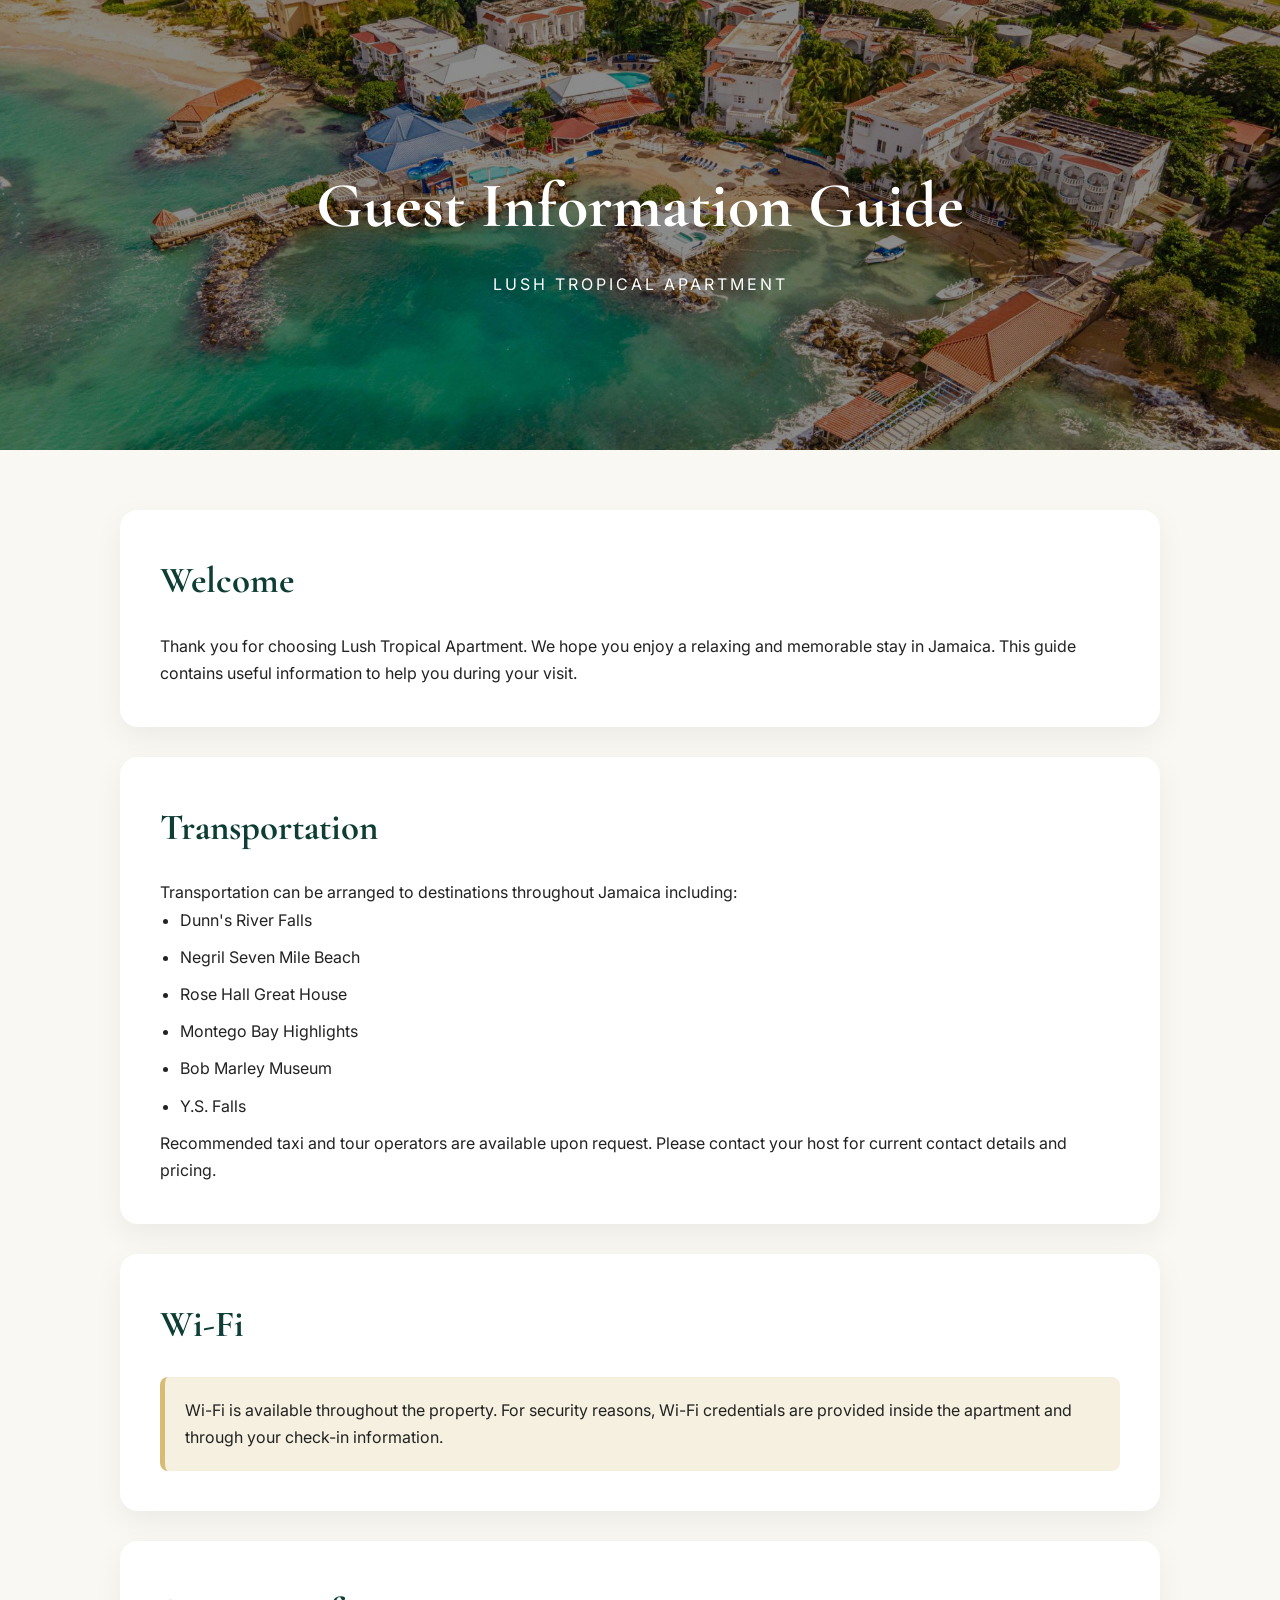
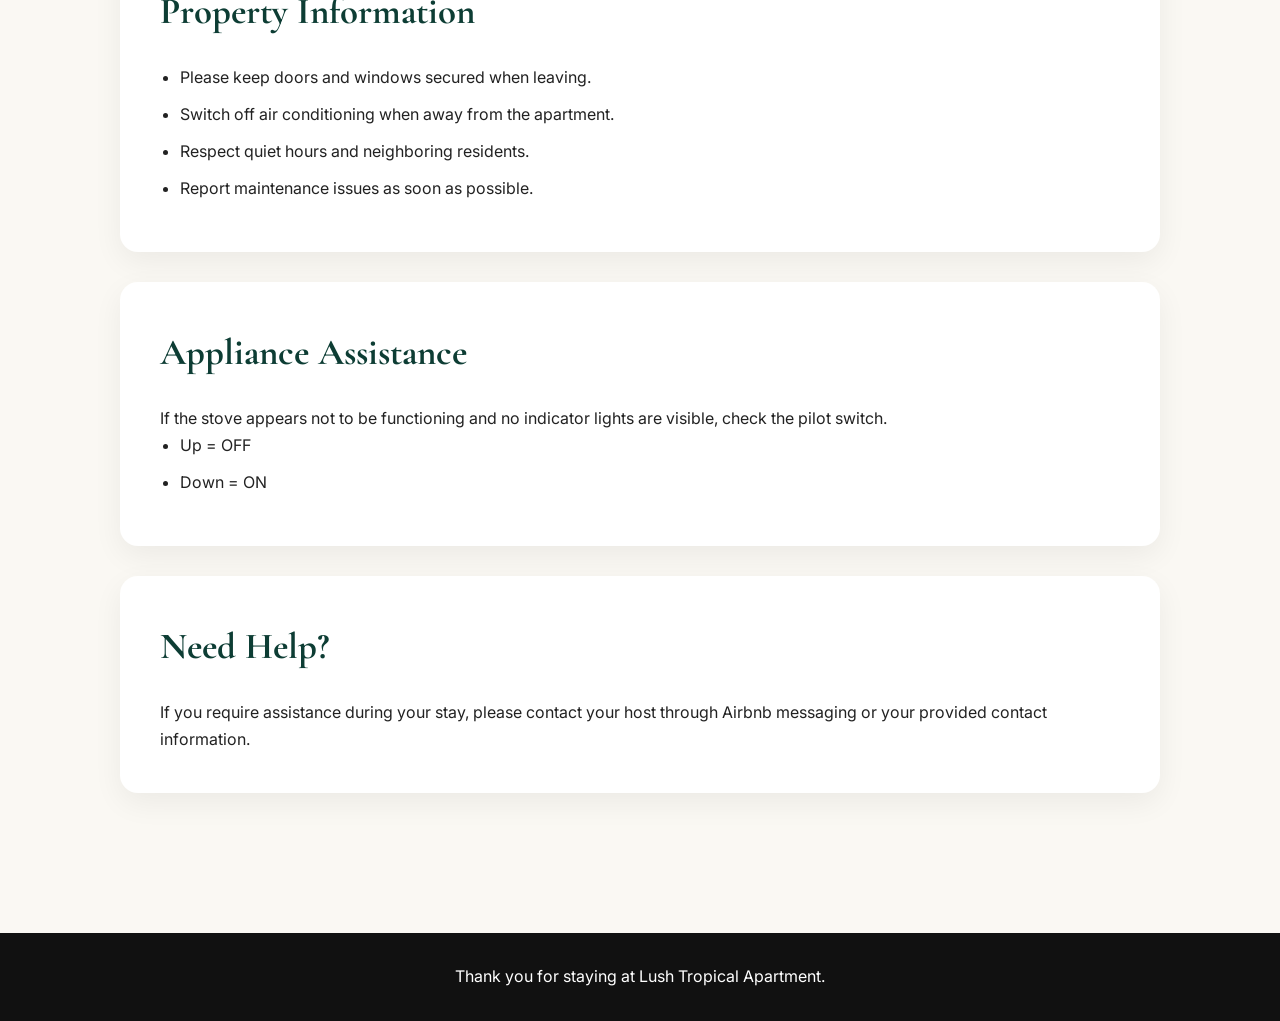
==== guest-manual-7x4k9q.html @ 8ba5da19 "Create guest-manual-7x4k9q.html" ====
<!DOCTYPE html>
<html lang="en">
<head>
<meta charset="UTF-8">
<meta name="viewport" content="width=device-width, initial-scale=1.0">

<title>Guest Guide | Lush Tropical Apartment</title>

<meta name="robots" content="noindex,nofollow,noarchive">

<link href="https://fonts.googleapis.com/css2?family=Cormorant+Garamond:wght@400;600;700&family=Inter:wght@300;400;500;600&display=swap" rel="stylesheet">

<style>

*{
margin:0;
padding:0;
box-sizing:border-box;
}

body{
font-family:'Inter',sans-serif;
background:#faf8f3;
color:#222;
line-height:1.7;
}

header{
height:50vh;
background:
linear-gradient(rgba(0,0,0,.45),rgba(0,0,0,.45)),
url('hero.jpg');
background-size:cover;
background-position:center;
display:flex;
align-items:center;
justify-content:center;
text-align:center;
color:white;
}

header h1{
font-family:'Cormorant Garamond',serif;
font-size:4rem;
}

header p{
letter-spacing:3px;
margin-top:10px;
}

.container{
max-width:1100px;
margin:auto;
padding:60px 30px;
}

.section{
background:white;
padding:40px;
border-radius:18px;
margin-bottom:30px;
box-shadow:0 10px 30px rgba(0,0,0,.06);
}

h2{
font-family:'Cormorant Garamond',serif;
font-size:2.3rem;
margin-bottom:20px;
color:#0d3d34;
}

ul{
padding-left:20px;
}

li{
margin-bottom:10px;
}

.notice{
background:#f5f0df;
padding:20px;
border-left:5px solid #d8bc74;
border-radius:8px;
}

footer{
background:#111;
color:white;
text-align:center;
padding:30px;
margin-top:50px;
}

@media(max-width:768px){

header h1{
font-size:2.5rem;
}

.section{
padding:25px;
}

}

</style>
</head>

<body>

<header>

<div>

<h1>Guest Information Guide</h1>

<p>LUSH TROPICAL APARTMENT</p>

</div>

</header>

<div class="container">

<div class="section">

<h2>Welcome</h2>

<p>
Thank you for choosing Lush Tropical Apartment.
We hope you enjoy a relaxing and memorable stay in Jamaica.
This guide contains useful information to help you during your visit.
</p>

</div>

<div class="section">

<h2>Transportation</h2>

<p>
Transportation can be arranged to destinations throughout Jamaica including:
</p>

<ul>
<li>Dunn's River Falls</li>
<li>Negril Seven Mile Beach</li>
<li>Rose Hall Great House</li>
<li>Montego Bay Highlights</li>
<li>Bob Marley Museum</li>
<li>Y.S. Falls</li>
</ul>

<p>
Recommended taxi and tour operators are available upon request.
Please contact your host for current contact details and pricing.
</p>

</div>

<div class="section">

<h2>Wi-Fi</h2>

<div class="notice">

<p>
Wi-Fi is available throughout the property.
For security reasons, Wi-Fi credentials are provided inside the apartment and through your check-in information.
</p>

</div>

</div>

<div class="section">

<h2>Property Information</h2>

<ul>
<li>Please keep doors and windows secured when leaving.</li>
<li>Switch off air conditioning when away from the apartment.</li>
<li>Respect quiet hours and neighboring residents.</li>
<li>Report maintenance issues as soon as possible.</li>
</ul>

</div>

<div class="section">

<h2>Appliance Assistance</h2>

<p>
If the stove appears not to be functioning and no indicator lights are visible, check the pilot switch.
</p>

<ul>
<li>Up = OFF</li>
<li>Down = ON</li>
</ul>

</div>

<div class="section">

<h2>Need Help?</h2>

<p>
If you require assistance during your stay, please contact your host through Airbnb messaging or your provided contact information.
</p>

</div>

</div>

<footer>

<p>Thank you for staying at Lush Tropical Apartment.</p>

</footer>

</body>
</html>
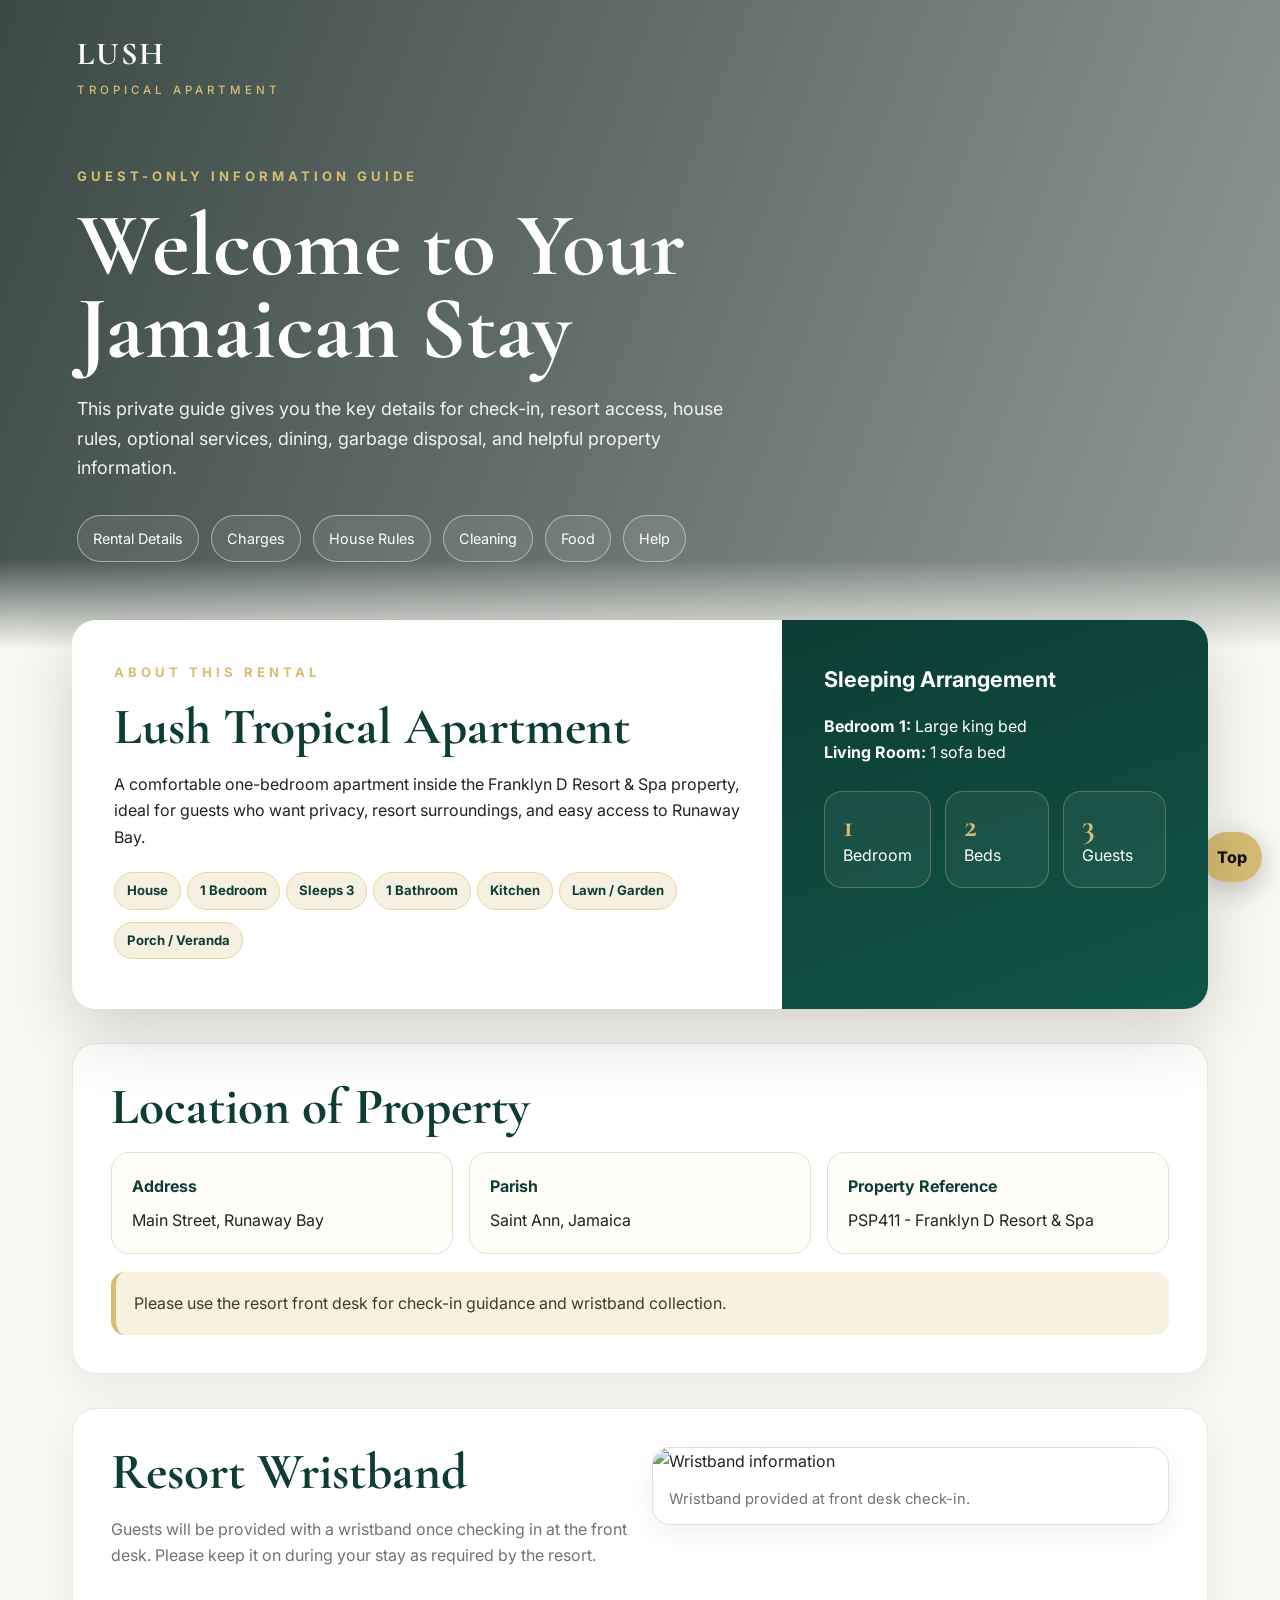
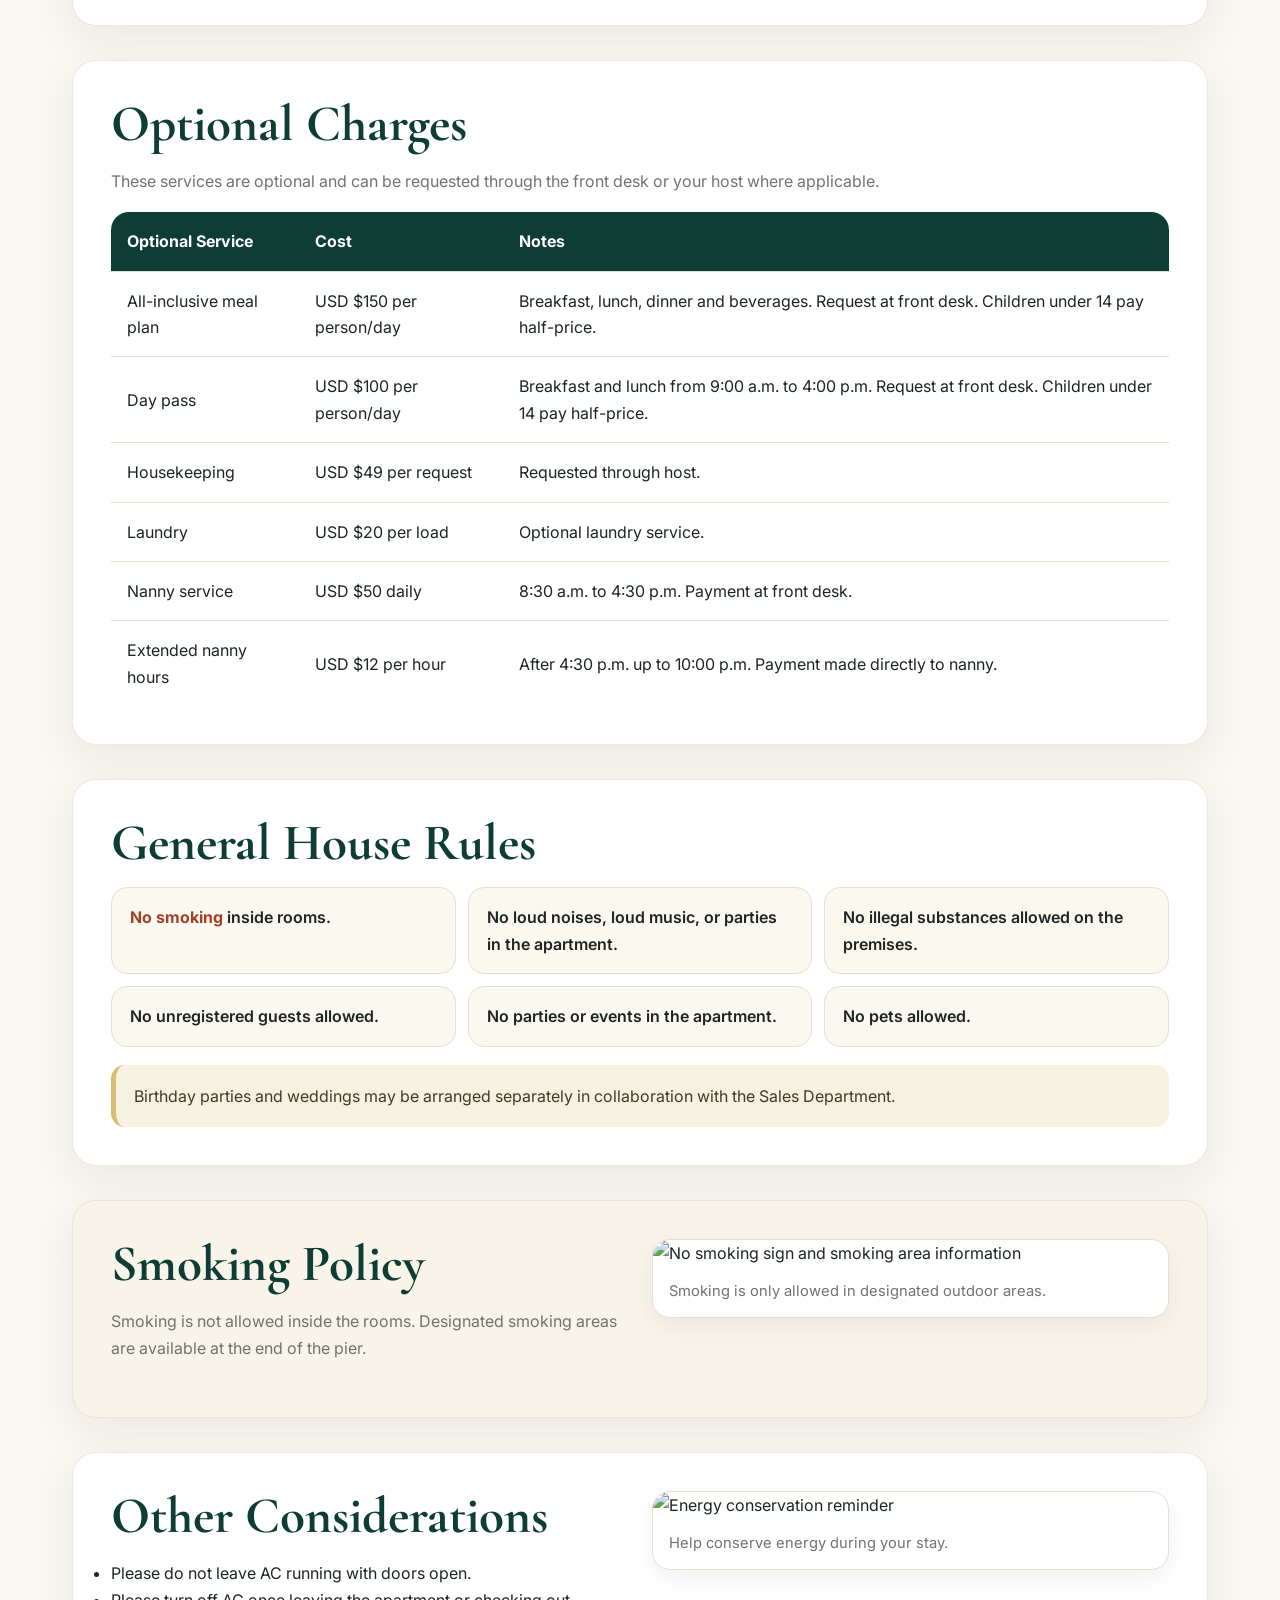
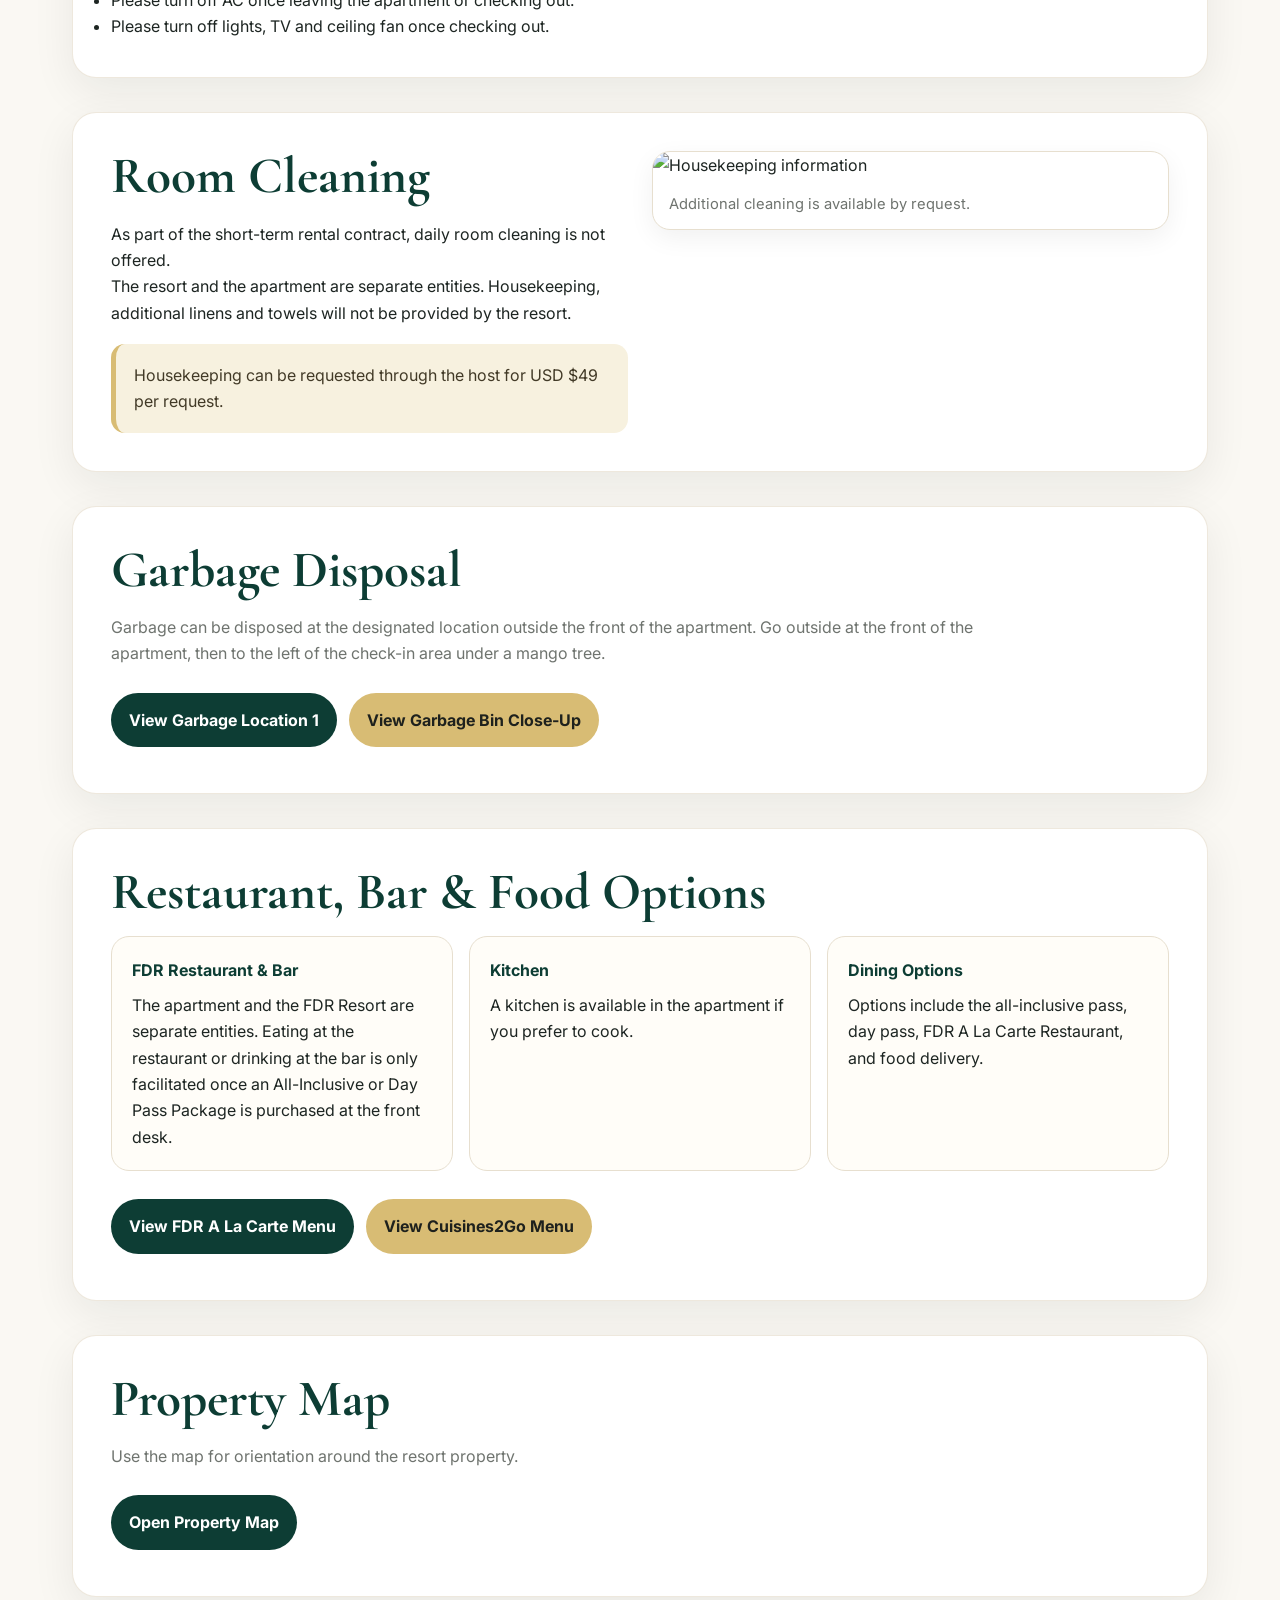
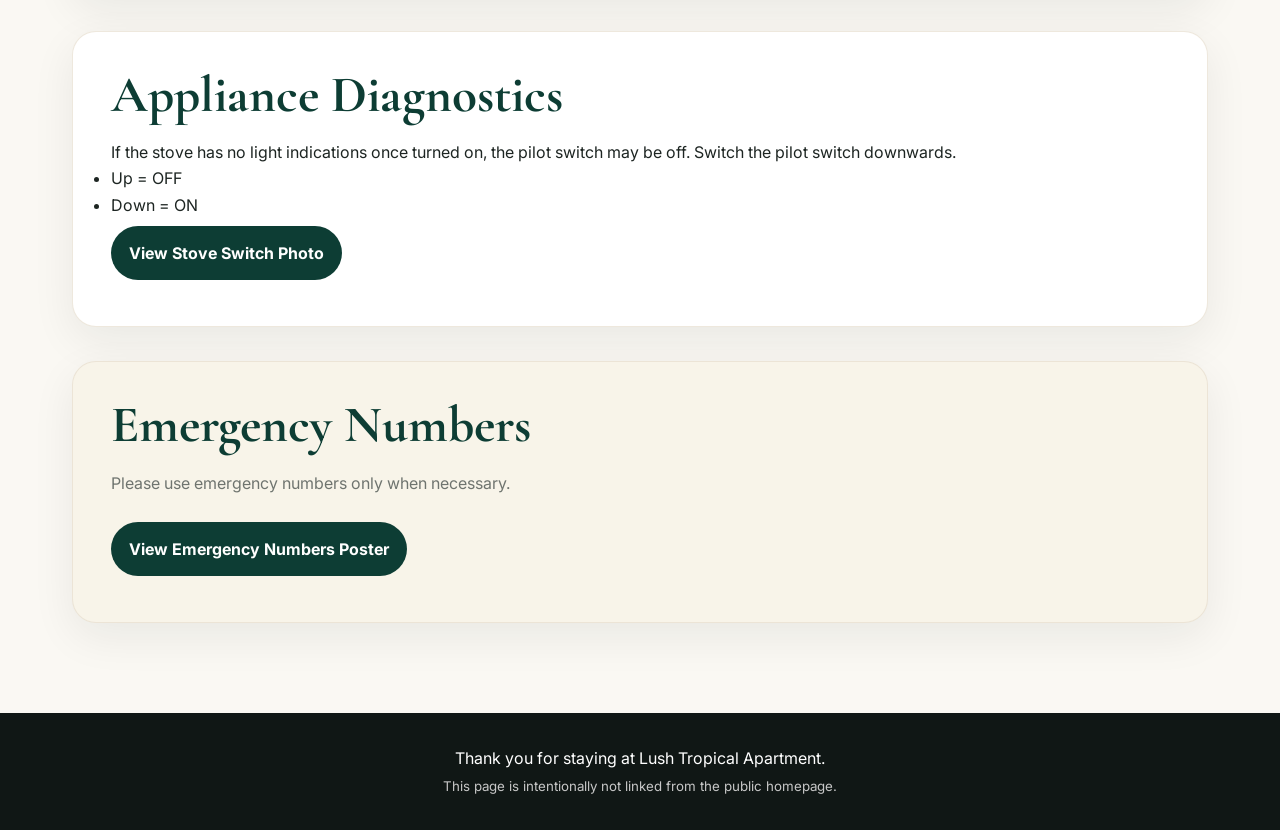
==== commit 576becf9: "Add files via upload" ====
--- a/guest-manual-7x4k9q.html
+++ b/guest-manual-7x4k9q.html
@@ -3,223 +3,190 @@
 <head>
 <meta charset="UTF-8">
 <meta name="viewport" content="width=device-width, initial-scale=1.0">
-
-<title>Guest Guide | Lush Tropical Apartment</title>
-
-<meta name="robots" content="noindex,nofollow,noarchive">
-
-<link href="https://fonts.googleapis.com/css2?family=Cormorant+Garamond:wght@400;600;700&family=Inter:wght@300;400;500;600&display=swap" rel="stylesheet">
-
+<meta name="robots" content="noindex,nofollow,noarchive,nosnippet">
+<meta name="googlebot" content="noindex,nofollow,noarchive,nosnippet">
+<title>Guest Manual | Lush Tropical Apartment</title>
+<link href="https://fonts.googleapis.com/css2?family=Cormorant+Garamond:wght@500;600;700&family=Inter:wght@300;400;500;600;700&display=swap" rel="stylesheet">
 <style>
-
-*{
-margin:0;
-padding:0;
-box-sizing:border-box;
+:root{
+  --green:#0d3d34;
+  --deep:#092922;
+  --gold:#d8bc74;
+  --cream:#faf8f3;
+  --paper:#ffffff;
+  --muted:#6f746f;
+  --line:#e7dfcf;
 }
-
-body{
-font-family:'Inter',sans-serif;
-background:#faf8f3;
-color:#222;
-line-height:1.7;
-}
-
-header{
-height:50vh;
-background:
-linear-gradient(rgba(0,0,0,.45),rgba(0,0,0,.45)),
-url('hero.jpg');
-background-size:cover;
-background-position:center;
-display:flex;
-align-items:center;
-justify-content:center;
-text-align:center;
-color:white;
-}
-
-header h1{
-font-family:'Cormorant Garamond',serif;
-font-size:4rem;
-}
-
-header p{
-letter-spacing:3px;
-margin-top:10px;
-}
-
-.container{
-max-width:1100px;
-margin:auto;
-padding:60px 30px;
-}
-
-.section{
-background:white;
-padding:40px;
-border-radius:18px;
-margin-bottom:30px;
-box-shadow:0 10px 30px rgba(0,0,0,.06);
-}
-
-h2{
-font-family:'Cormorant Garamond',serif;
-font-size:2.3rem;
-margin-bottom:20px;
-color:#0d3d34;
-}
-
-ul{
-padding-left:20px;
-}
-
-li{
-margin-bottom:10px;
-}
-
-.notice{
-background:#f5f0df;
-padding:20px;
-border-left:5px solid #d8bc74;
-border-radius:8px;
-}
-
-footer{
-background:#111;
-color:white;
-text-align:center;
-padding:30px;
-margin-top:50px;
-}
-
-@media(max-width:768px){
-
-header h1{
-font-size:2.5rem;
-}
-
-.section{
-padding:25px;
-}
-
-}
-
+*{box-sizing:border-box;margin:0;padding:0}
+html{scroll-behavior:smooth}
+body{font-family:'Inter',sans-serif;background:var(--cream);color:#1d2522;line-height:1.65}
+a{color:inherit}
+.hero{min-height:72vh;background:linear-gradient(110deg,rgba(4,24,20,.78),rgba(4,24,20,.42)),url('assets/hero.jpg') center/cover;display:flex;align-items:center;padding:42px 6vw;color:white;position:relative}
+.hero::after{content:"";position:absolute;left:0;right:0;bottom:-1px;height:90px;background:linear-gradient(to bottom,rgba(250,248,243,0),var(--cream))}
+.brand{position:absolute;top:28px;left:6vw;font-family:'Cormorant Garamond',serif;font-size:2rem;letter-spacing:2px;font-weight:700}.brand span{display:block;font-family:'Inter',sans-serif;font-size:.72rem;letter-spacing:4px;color:var(--gold);font-weight:500}.hero-content{position:relative;z-index:1;max-width:850px;margin-top:80px}.eyebrow{color:var(--gold);letter-spacing:4px;text-transform:uppercase;font-size:.82rem;font-weight:700;margin-bottom:18px}.hero h1{font-family:'Cormorant Garamond',serif;font-size:clamp(3.2rem,7vw,6.8rem);line-height:.92;margin-bottom:24px}.hero p{max-width:680px;font-size:1.12rem;color:rgba(255,255,255,.92)}.quick-nav{display:flex;gap:12px;flex-wrap:wrap;margin-top:32px}.quick-nav a{border:1px solid rgba(255,255,255,.45);background:rgba(255,255,255,.08);padding:11px 15px;border-radius:999px;text-decoration:none;font-size:.9rem;backdrop-filter:blur(8px)}
+.wrap{max-width:1180px;margin:0 auto;padding:42px 22px 90px}.intro-card{background:white;border-radius:24px;margin-top:-70px;position:relative;z-index:3;box-shadow:0 24px 70px rgba(0,0,0,.16);display:grid;grid-template-columns:1.25fr .75fr;overflow:hidden}.intro-copy{padding:42px}.intro-copy h2,.section h2{font-family:'Cormorant Garamond',serif;color:var(--green);font-size:clamp(2rem,4vw,3.7rem);line-height:1;margin-bottom:18px}.intro-side{background:linear-gradient(160deg,var(--green),#0f5547);color:white;padding:42px}.stat-grid{display:grid;grid-template-columns:repeat(3,1fr);gap:14px;margin-top:26px}.stat{border:1px solid rgba(216,188,116,.35);border-radius:18px;padding:18px;background:rgba(255,255,255,.05)}.stat strong{display:block;font-family:'Cormorant Garamond',serif;font-size:2rem;color:var(--gold);line-height:1}.section{margin-top:34px;background:white;border-radius:24px;padding:38px;box-shadow:0 14px 44px rgba(20,30,24,.07);border:1px solid rgba(231,223,207,.7)}.section .lead{color:var(--muted);max-width:880px;margin-bottom:18px}.two{display:grid;grid-template-columns:1fr 1fr;gap:24px;align-items:start}.three{display:grid;grid-template-columns:repeat(3,1fr);gap:18px}.cards{display:grid;grid-template-columns:repeat(auto-fit,minmax(220px,1fr));gap:16px}.mini-card{border:1px solid var(--line);border-radius:18px;padding:20px;background:#fffdf8}.mini-card h3{color:var(--green);font-size:1rem;margin-bottom:8px}.badge{display:inline-block;background:#f5f0df;color:var(--green);border:1px solid #e8d89f;border-radius:999px;padding:7px 12px;font-size:.82rem;font-weight:700;margin:4px 6px 8px 0}.price-table{width:100%;border-collapse:collapse;overflow:hidden;border-radius:18px;margin-top:14px}.price-table th,.price-table td{padding:16px;border-bottom:1px solid var(--line);text-align:left}.price-table th{background:var(--green);color:white}.price-table tr:last-child td{border-bottom:none}.note{background:#f7f1df;border-left:5px solid var(--gold);border-radius:14px;padding:18px;margin-top:18px;color:#423a27}.rule-list{display:grid;grid-template-columns:repeat(auto-fit,minmax(260px,1fr));gap:12px}.rule{padding:16px 18px;border-radius:16px;background:#fbf8ef;border:1px solid var(--line);font-weight:600}.rule b{color:#a34128}.img-card{border-radius:18px;overflow:hidden;border:1px solid var(--line);background:white;box-shadow:0 8px 26px rgba(0,0,0,.06)}.img-card img{display:block;width:100%;height:auto}.img-card .caption{padding:13px 16px;color:var(--muted);font-size:.92rem}.image-link{display:inline-flex;align-items:center;gap:10px;background:var(--green);color:white;text-decoration:none;padding:14px 18px;border-radius:999px;font-weight:700;border:0;cursor:pointer;margin:8px 8px 8px 0}.image-link.gold{background:var(--gold);color:#1e211d}.soft{background:#f8f4e9}.footer{background:#101715;color:white;text-align:center;padding:32px}.footer small{color:#c7c7c7}.modal{display:none;position:fixed;z-index:9999;inset:0;background:rgba(0,0,0,.82);padding:28px;align-items:center;justify-content:center}.modal:target{display:flex}.modal-box{max-width:min(1000px,96vw);max-height:92vh;position:relative}.modal-box img{max-width:100%;max-height:82vh;border-radius:18px;background:white;display:block;margin:auto}.modal-title{color:white;margin:0 0 12px;font-weight:700}.close{position:absolute;right:0;top:-46px;color:white;text-decoration:none;font-size:2.1rem;line-height:1}.top-link{position:fixed;right:18px;bottom:18px;background:var(--gold);color:#151515;padding:12px 15px;border-radius:999px;text-decoration:none;font-weight:800;box-shadow:0 8px 28px rgba(0,0,0,.22)}
+@media(max-width:850px){.intro-card,.two{grid-template-columns:1fr}.three{grid-template-columns:1fr}.stat-grid{grid-template-columns:1fr}.section,.intro-copy,.intro-side{padding:26px}.hero{min-height:76vh}.brand{font-size:1.5rem}.price-table{font-size:.9rem}.price-table th,.price-table td{padding:12px}.quick-nav a{font-size:.82rem}.top-link{display:none}}
 </style>
 </head>
+<body id="top">
+<section class="hero">
+  <div class="brand">LUSH<span>TROPICAL APARTMENT</span></div>
+  <div class="hero-content">
+    <div class="eyebrow">Guest-only information guide</div>
+    <h1>Welcome to Your Jamaican Stay</h1>
+    <p>This private guide gives you the key details for check-in, resort access, house rules, optional services, dining, garbage disposal, and helpful property information.</p>
+    <div class="quick-nav">
+      <a href="#rental">Rental Details</a><a href="#charges">Charges</a><a href="#rules">House Rules</a><a href="#cleaning">Cleaning</a><a href="#food">Food</a><a href="#help">Help</a>
+    </div>
+  </div>
+</section>
 
-<body>
+<main class="wrap">
+  <section class="intro-card" id="rental">
+    <div class="intro-copy">
+      <div class="eyebrow" style="color:var(--gold)">About this rental</div>
+      <h2>Lush Tropical Apartment</h2>
+      <p>A comfortable one-bedroom apartment inside the Franklyn D Resort & Spa property, ideal for guests who want privacy, resort surroundings, and easy access to Runaway Bay.</p>
+      <div style="margin-top:18px">
+        <span class="badge">House</span><span class="badge">1 Bedroom</span><span class="badge">Sleeps 3</span><span class="badge">1 Bathroom</span><span class="badge">Kitchen</span><span class="badge">Lawn / Garden</span><span class="badge">Porch / Veranda</span>
+      </div>
+    </div>
+    <div class="intro-side">
+      <h3 style="font-size:1.35rem;margin-bottom:15px">Sleeping Arrangement</h3>
+      <p><strong>Bedroom 1:</strong> Large king bed</p>
+      <p><strong>Living Room:</strong> 1 sofa bed</p>
+      <div class="stat-grid">
+        <div class="stat"><strong>1</strong> Bedroom</div><div class="stat"><strong>2</strong> Beds</div><div class="stat"><strong>3</strong> Guests</div>
+      </div>
+    </div>
+  </section>
 
-<header>
+  <section class="section">
+    <h2>Location of Property</h2>
+    <div class="cards">
+      <div class="mini-card"><h3>Address</h3><p>Main Street, Runaway Bay</p></div>
+      <div class="mini-card"><h3>Parish</h3><p>Saint Ann, Jamaica</p></div>
+      <div class="mini-card"><h3>Property Reference</h3><p>PSP411 - Franklyn D Resort & Spa</p></div>
+    </div>
+    <p class="note">Please use the resort front desk for check-in guidance and wristband collection.</p>
+  </section>
 
-<div>
+  <section class="section two">
+    <div>
+      <h2>Resort Wristband</h2>
+      <p class="lead">Guests will be provided with a wristband once checking in at the front desk. Please keep it on during your stay as required by the resort.</p>
+    </div>
+    <div class="img-card"><img src="assets/wristband.jpg" alt="Wristband information"><div class="caption">Wristband provided at front desk check-in.</div></div>
+  </section>
 
-<h1>Guest Information Guide</h1>
+  <section class="section" id="charges">
+    <h2>Optional Charges</h2>
+    <p class="lead">These services are optional and can be requested through the front desk or your host where applicable.</p>
+    <table class="price-table">
+      <thead><tr><th>Optional Service</th><th>Cost</th><th>Notes</th></tr></thead>
+      <tbody>
+        <tr><td>All-inclusive meal plan</td><td>USD $150 per person/day</td><td>Breakfast, lunch, dinner and beverages. Request at front desk. Children under 14 pay half-price.</td></tr>
+        <tr><td>Day pass</td><td>USD $100 per person/day</td><td>Breakfast and lunch from 9:00 a.m. to 4:00 p.m. Request at front desk. Children under 14 pay half-price.</td></tr>
+        <tr><td>Housekeeping</td><td>USD $49 per request</td><td>Requested through host.</td></tr>
+        <tr><td>Laundry</td><td>USD $20 per load</td><td>Optional laundry service.</td></tr>
+        <tr><td>Nanny service</td><td>USD $50 daily</td><td>8:30 a.m. to 4:30 p.m. Payment at front desk.</td></tr>
+        <tr><td>Extended nanny hours</td><td>USD $12 per hour</td><td>After 4:30 p.m. up to 10:00 p.m. Payment made directly to nanny.</td></tr>
+      </tbody>
+    </table>
+  </section>
 
-<p>LUSH TROPICAL APARTMENT</p>
+  <section class="section" id="rules">
+    <h2>General House Rules</h2>
+    <div class="rule-list">
+      <div class="rule"><b>No smoking</b> inside rooms.</div>
+      <div class="rule">No loud noises, loud music, or parties in the apartment.</div>
+      <div class="rule">No illegal substances allowed on the premises.</div>
+      <div class="rule">No unregistered guests allowed.</div>
+      <div class="rule">No parties or events in the apartment.</div>
+      <div class="rule">No pets allowed.</div>
+    </div>
+    <p class="note">Birthday parties and weddings may be arranged separately in collaboration with the Sales Department.</p>
+  </section>
 
-</div>
+  <section class="section two soft">
+    <div>
+      <h2>Smoking Policy</h2>
+      <p class="lead">Smoking is not allowed inside the rooms. Designated smoking areas are available at the end of the pier.</p>
+    </div>
+    <div class="img-card"><img src="assets/no-smoking.jpg" alt="No smoking sign and smoking area information"><div class="caption">Smoking is only allowed in designated outdoor areas.</div></div>
+  </section>
 
-</header>
+  <section class="section two">
+    <div>
+      <h2>Other Considerations</h2>
+      <ul>
+        <li>Please do not leave AC running with doors open.</li>
+        <li>Please turn off AC once leaving the apartment or checking out.</li>
+        <li>Please turn off lights, TV and ceiling fan once checking out.</li>
+      </ul>
+    </div>
+    <div class="img-card"><img src="assets/energy.jpg" alt="Energy conservation reminder"><div class="caption">Help conserve energy during your stay.</div></div>
+  </section>
 
-<div class="container">
+  <section class="section two" id="cleaning">
+    <div>
+      <h2>Room Cleaning</h2>
+      <p>As part of the short-term rental contract, daily room cleaning is not offered.</p>
+      <p>The resort and the apartment are separate entities. Housekeeping, additional linens and towels will not be provided by the resort.</p>
+      <p class="note">Housekeeping can be requested through the host for USD $49 per request.</p>
+    </div>
+    <div class="img-card"><img src="assets/housekeeping.jpg" alt="Housekeeping information"><div class="caption">Additional cleaning is available by request.</div></div>
+  </section>
 
-<div class="section">
+  <section class="section">
+    <h2>Garbage Disposal</h2>
+    <p class="lead">Garbage can be disposed at the designated location outside the front of the apartment. Go outside at the front of the apartment, then to the left of the check-in area under a mango tree.</p>
+    <a href="#garbage1" class="image-link">View Garbage Location 1</a>
+    <a href="#garbage2" class="image-link gold">View Garbage Bin Close-Up</a>
+  </section>
 
-<h2>Welcome</h2>
+  <section class="section" id="food">
+    <h2>Restaurant, Bar & Food Options</h2>
+    <div class="cards">
+      <div class="mini-card"><h3>FDR Restaurant & Bar</h3><p>The apartment and the FDR Resort are separate entities. Eating at the restaurant or drinking at the bar is only facilitated once an All-Inclusive or Day Pass Package is purchased at the front desk.</p></div>
+      <div class="mini-card"><h3>Kitchen</h3><p>A kitchen is available in the apartment if you prefer to cook.</p></div>
+      <div class="mini-card"><h3>Dining Options</h3><p>Options include the all-inclusive pass, day pass, FDR A La Carte Restaurant, and food delivery.</p></div>
+    </div>
+    <div style="margin-top:20px">
+      <a href="#fdrmenu" class="image-link">View FDR A La Carte Menu</a>
+      <a href="#cuisines2go" class="image-link gold">View Cuisines2Go Menu</a>
+    </div>
+  </section>
 
-<p>
-Thank you for choosing Lush Tropical Apartment.
-We hope you enjoy a relaxing and memorable stay in Jamaica.
-This guide contains useful information to help you during your visit.
-</p>
+  <section class="section">
+    <h2>Property Map</h2>
+    <p class="lead">Use the map for orientation around the resort property.</p>
+    <a href="#map" class="image-link">Open Property Map</a>
+  </section>
 
-</div>
+  <section class="section" id="help">
+    <h2>Appliance Diagnostics</h2>
+    <p>If the stove has no light indications once turned on, the pilot switch may be off. Switch the pilot switch downwards.</p>
+    <ul><li>Up = OFF</li><li>Down = ON</li></ul>
+    <a href="#stove" class="image-link">View Stove Switch Photo</a>
+  </section>
 
-<div class="section">
+  <section class="section soft">
+    <h2>Emergency Numbers</h2>
+    <p class="lead">Please use emergency numbers only when necessary.</p>
+    <a href="#emergency" class="image-link">View Emergency Numbers Poster</a>
+  </section>
+</main>
 
-<h2>Transportation</h2>
+<footer class="footer"><p>Thank you for staying at Lush Tropical Apartment.</p><small>This page is intentionally not linked from the public homepage.</small></footer>
+<a href="#top" class="top-link">Top</a>
 
-<p>
-Transportation can be arranged to destinations throughout Jamaica including:
-</p>
-
-<ul>
-<li>Dunn's River Falls</li>
-<li>Negril Seven Mile Beach</li>
-<li>Rose Hall Great House</li>
-<li>Montego Bay Highlights</li>
-<li>Bob Marley Museum</li>
-<li>Y.S. Falls</li>
-</ul>
-
-<p>
-Recommended taxi and tour operators are available upon request.
-Please contact your host for current contact details and pricing.
-</p>
-
-</div>
-
-<div class="section">
-
-<h2>Wi-Fi</h2>
-
-<div class="notice">
-
-<p>
-Wi-Fi is available throughout the property.
-For security reasons, Wi-Fi credentials are provided inside the apartment and through your check-in information.
-</p>
-
-</div>
-
-</div>
-
-<div class="section">
-
-<h2>Property Information</h2>
-
-<ul>
-<li>Please keep doors and windows secured when leaving.</li>
-<li>Switch off air conditioning when away from the apartment.</li>
-<li>Respect quiet hours and neighboring residents.</li>
-<li>Report maintenance issues as soon as possible.</li>
-</ul>
-
-</div>
-
-<div class="section">
-
-<h2>Appliance Assistance</h2>
-
-<p>
-If the stove appears not to be functioning and no indicator lights are visible, check the pilot switch.
-</p>
-
-<ul>
-<li>Up = OFF</li>
-<li>Down = ON</li>
-</ul>
-
-</div>
-
-<div class="section">
-
-<h2>Need Help?</h2>
-
-<p>
-If you require assistance during your stay, please contact your host through Airbnb messaging or your provided contact information.
-</p>
-
-</div>
-
-</div>
-
-<footer>
-
-<p>Thank you for staying at Lush Tropical Apartment.</p>
-
-</footer>
-
+<div class="modal" id="garbage1"><div class="modal-box"><a href="#" class="close">&times;</a><div class="modal-title">Garbage Disposal Location</div><img src="assets/garbage-location-1.jpg" alt="Garbage disposal location"></div></div>
+<div class="modal" id="garbage2"><div class="modal-box"><a href="#" class="close">&times;</a><div class="modal-title">Garbage Bin Location Close-Up</div><img src="assets/garbage-location-2.jpg" alt="Garbage bin close-up"></div></div>
+<div class="modal" id="fdrmenu"><div class="modal-box"><a href="#" class="close">&times;</a><div class="modal-title">FDR A La Carte Restaurant Menu</div><img src="assets/fdr-menu.jpg" alt="FDR menu"></div></div>
+<div class="modal" id="cuisines2go"><div class="modal-box"><a href="#" class="close">&times;</a><div class="modal-title">Cuisines2Go Menu</div><img src="assets/cuisines2go-menu.jpg" alt="Cuisines2Go menu"></div></div>
+<div class="modal" id="map"><div class="modal-box"><a href="#" class="close">&times;</a><div class="modal-title">Property Map</div><img src="assets/property-map.jpg" alt="Property map"></div></div>
+<div class="modal" id="stove"><div class="modal-box"><a href="#" class="close">&times;</a><div class="modal-title">Stove Pilot Switch</div><img src="assets/stove-switch.jpg" alt="Stove pilot switch"></div></div>
+<div class="modal" id="emergency"><div class="modal-box"><a href="#" class="close">&times;</a><div class="modal-title">Emergency Numbers</div><img src="assets/emergency-numbers.jpg" alt="Emergency numbers poster"></div></div>
 </body>
 </html>
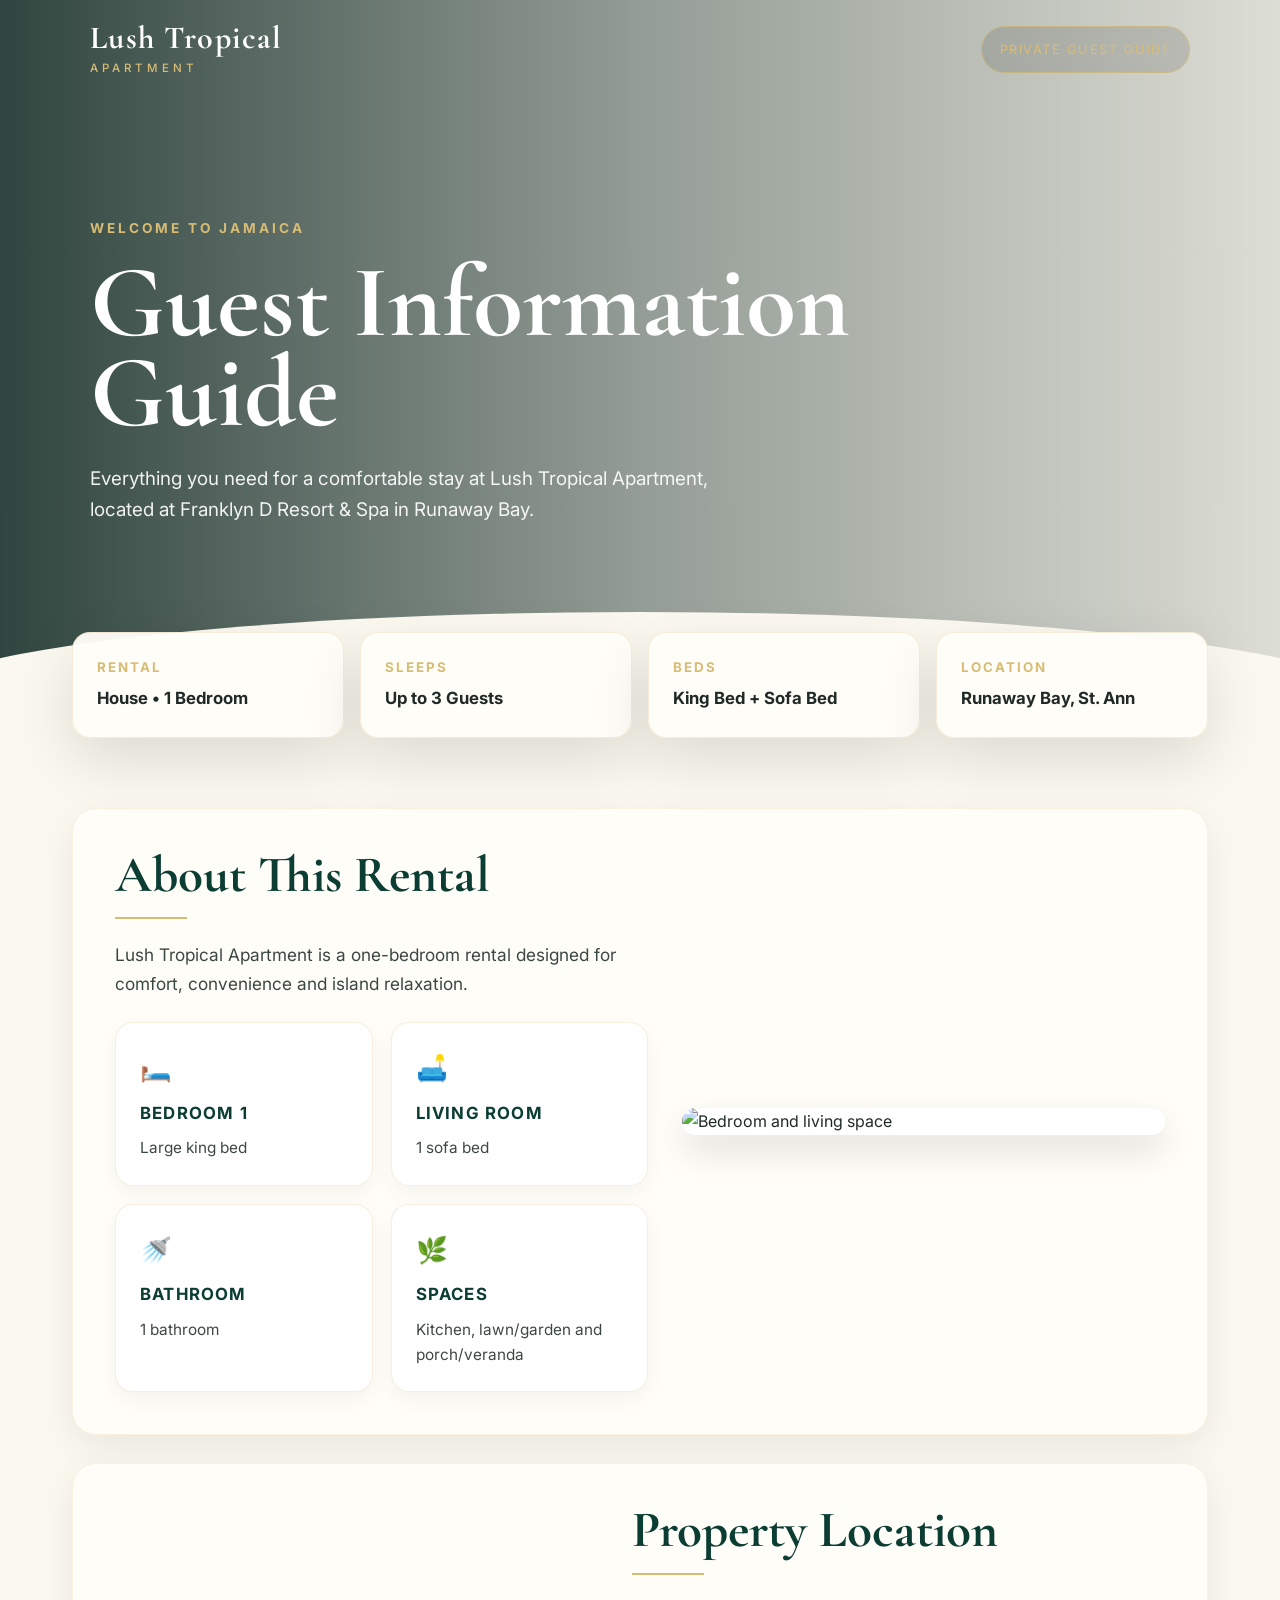
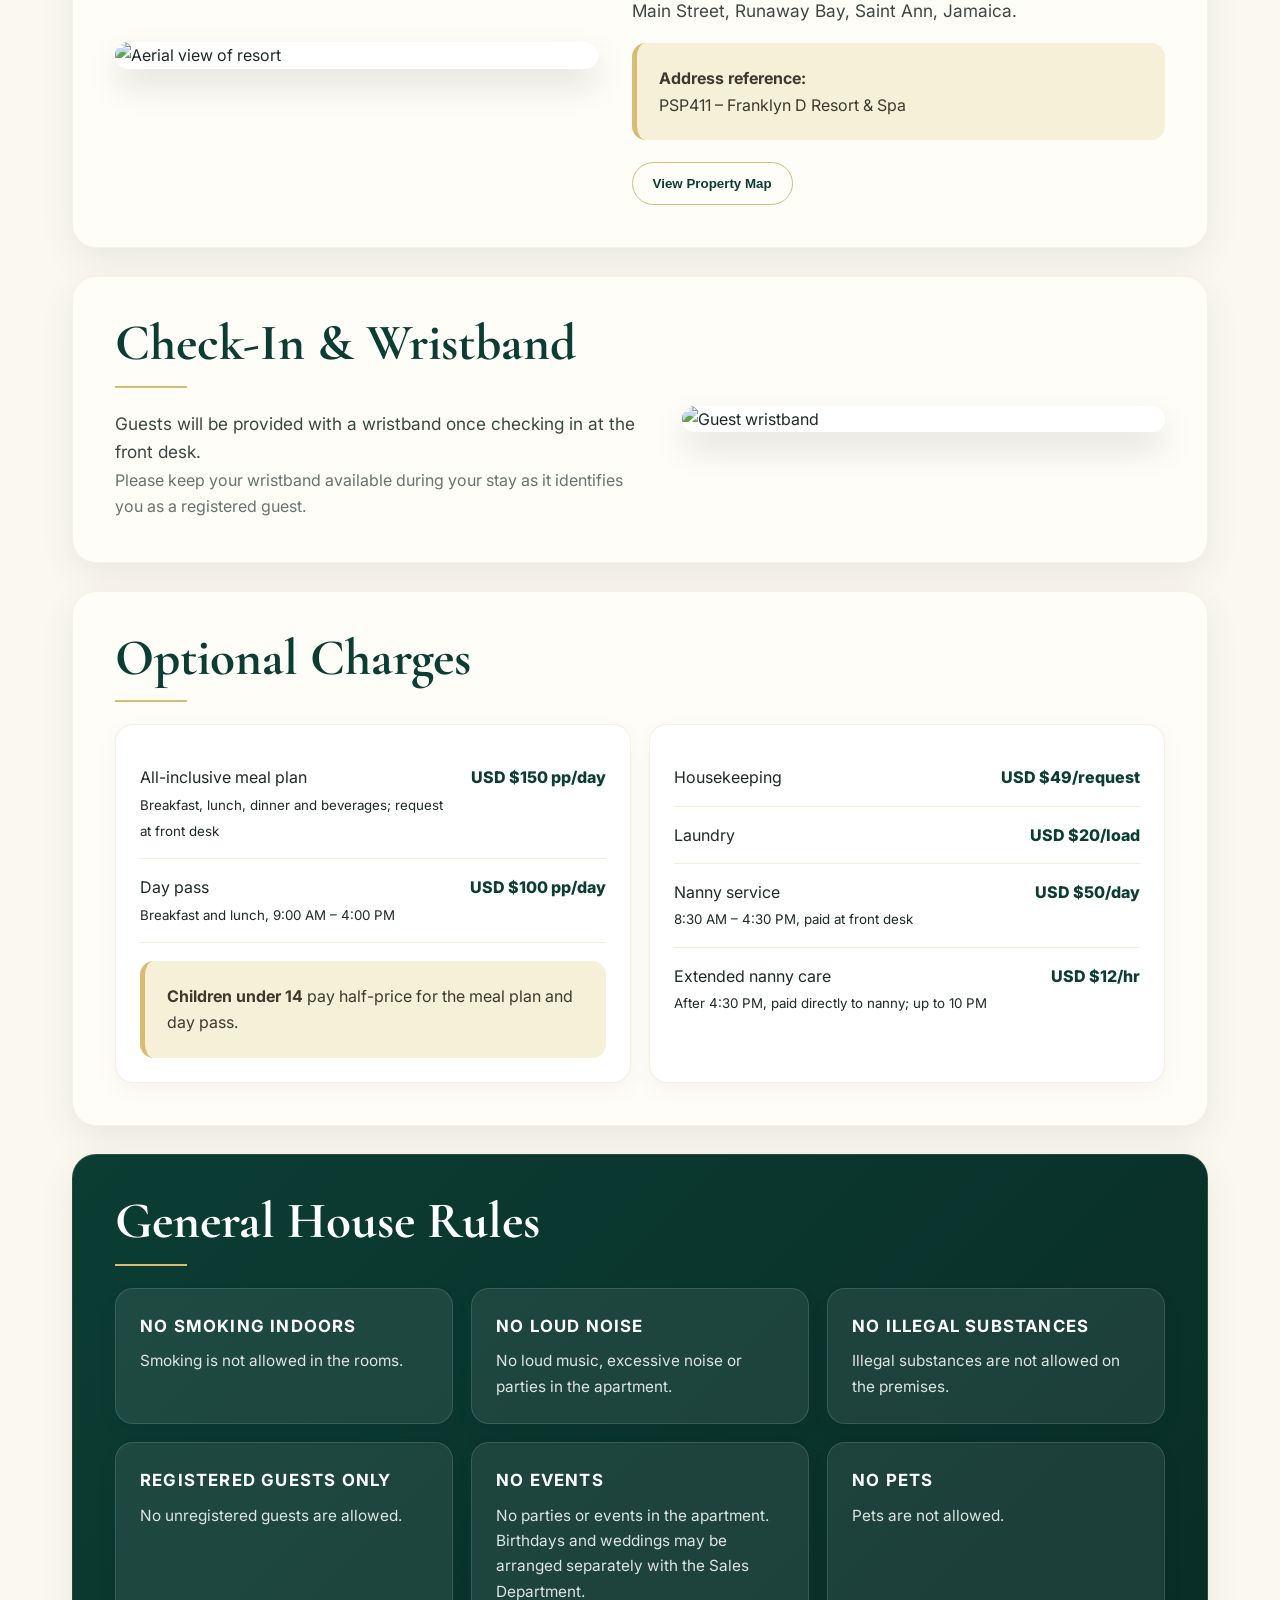
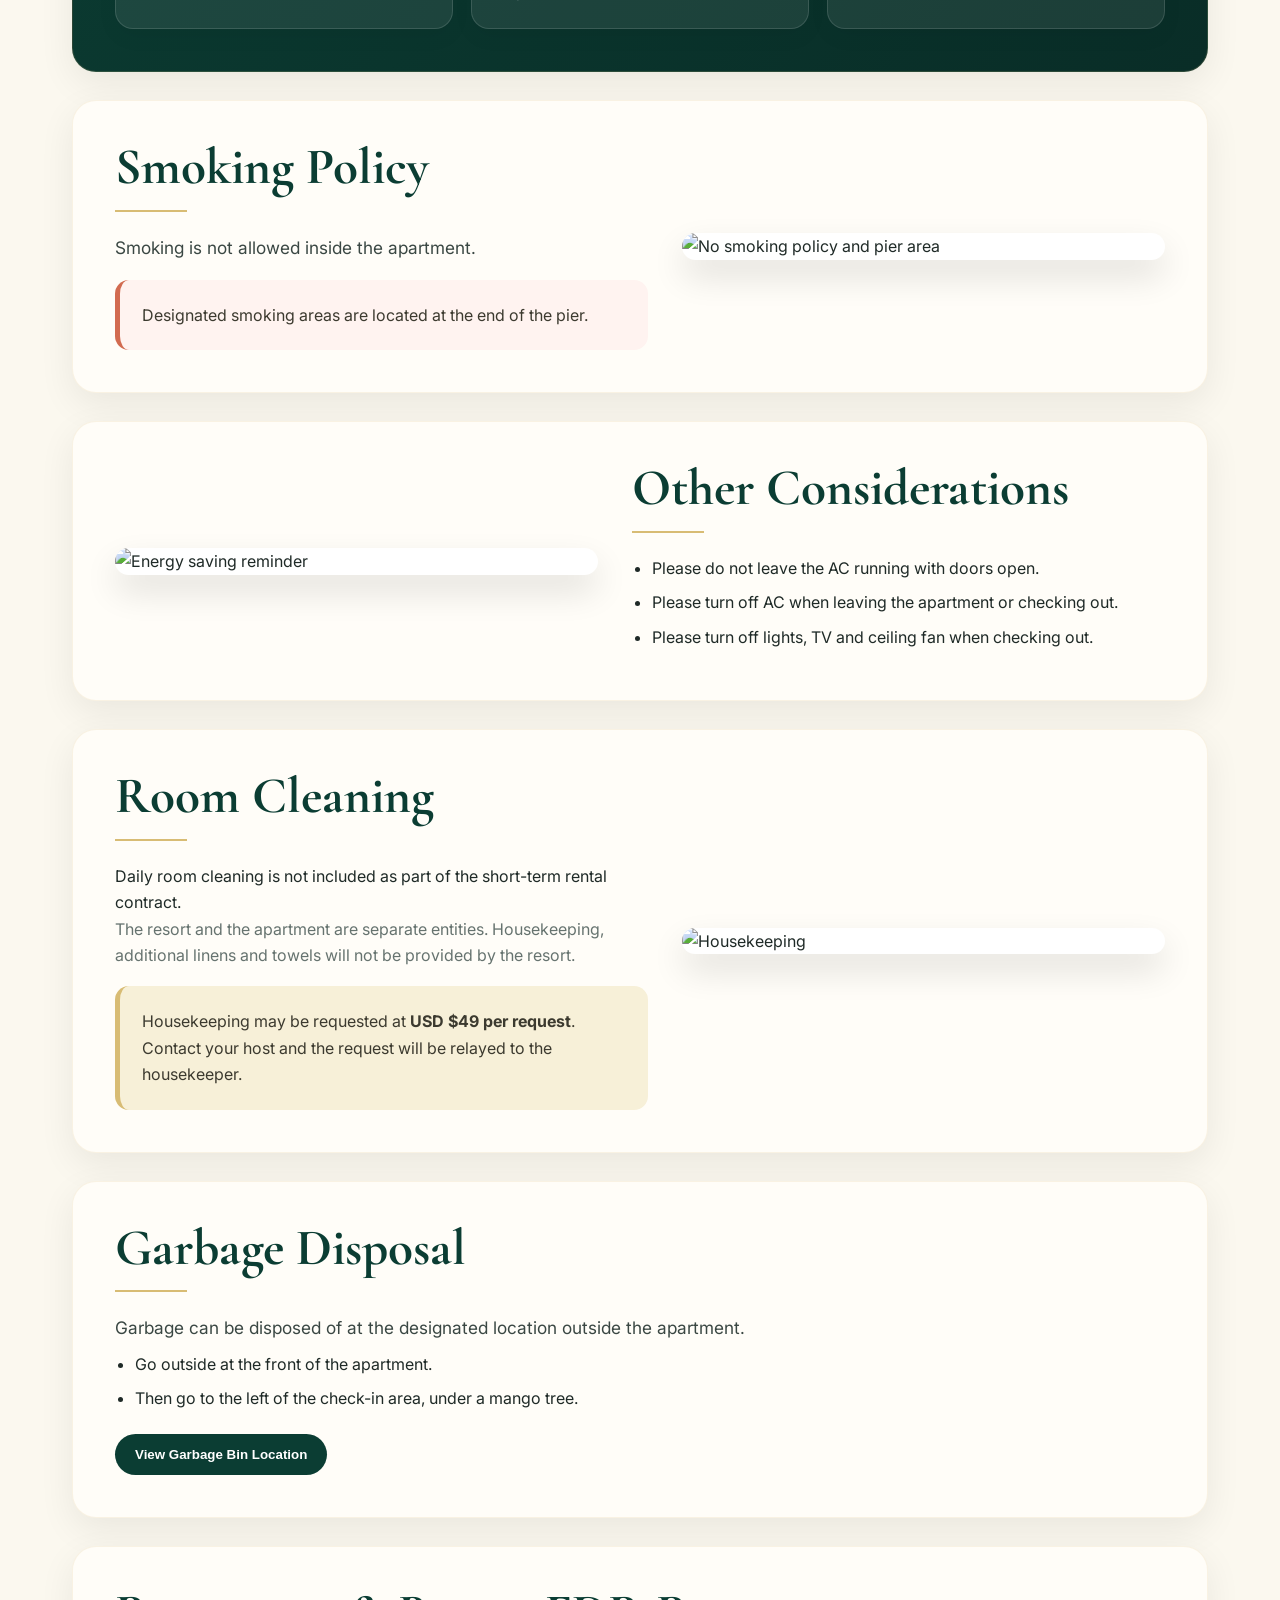
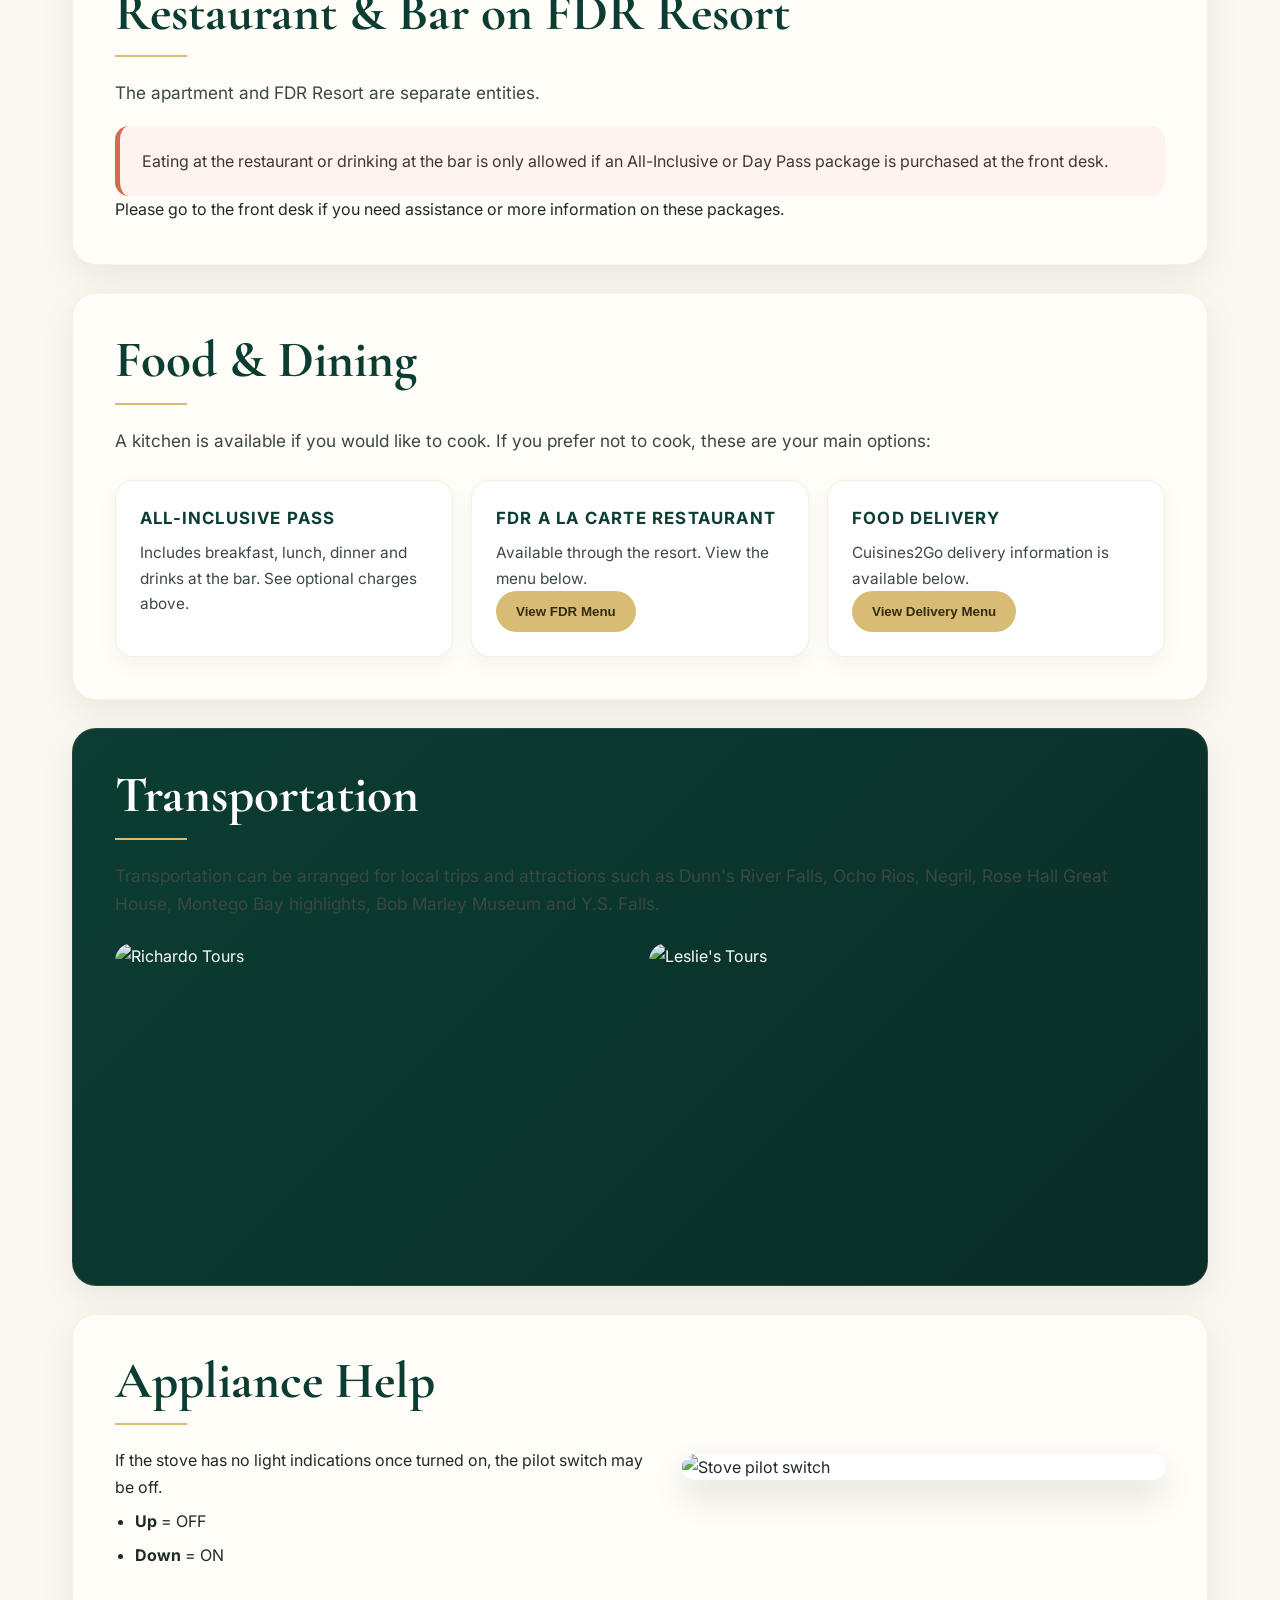
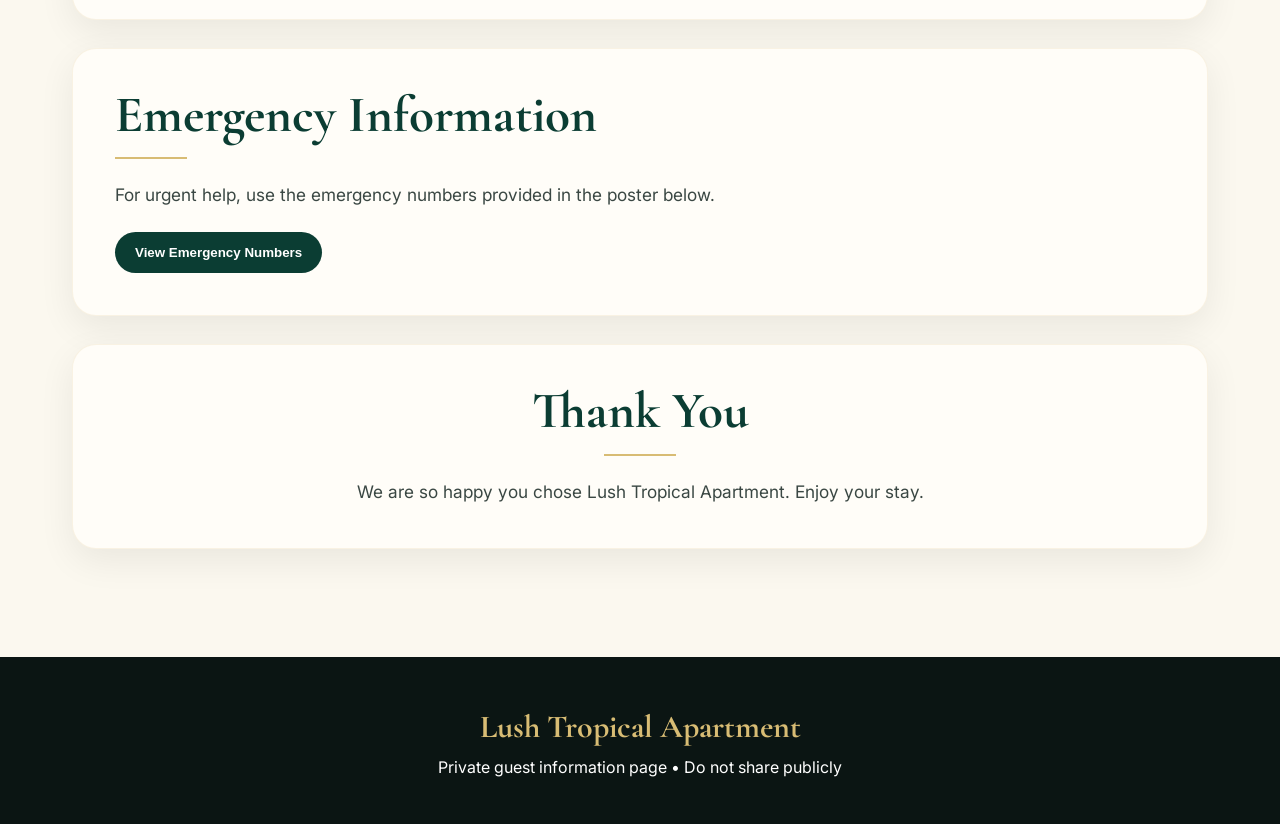
==== commit c40bc2f7: "Add files via upload" ====
--- a/guest-manual-7x4k9q.html
+++ b/guest-manual-7x4k9q.html
@@ -1,192 +1,118 @@
 <!DOCTYPE html>
 <html lang="en">
 <head>
-<meta charset="UTF-8">
-<meta name="viewport" content="width=device-width, initial-scale=1.0">
-<meta name="robots" content="noindex,nofollow,noarchive,nosnippet">
-<meta name="googlebot" content="noindex,nofollow,noarchive,nosnippet">
-<title>Guest Manual | Lush Tropical Apartment</title>
-<link href="https://fonts.googleapis.com/css2?family=Cormorant+Garamond:wght@500;600;700&family=Inter:wght@300;400;500;600;700&display=swap" rel="stylesheet">
-<style>
-:root{
-  --green:#0d3d34;
-  --deep:#092922;
-  --gold:#d8bc74;
-  --cream:#faf8f3;
-  --paper:#ffffff;
-  --muted:#6f746f;
-  --line:#e7dfcf;
-}
-*{box-sizing:border-box;margin:0;padding:0}
-html{scroll-behavior:smooth}
-body{font-family:'Inter',sans-serif;background:var(--cream);color:#1d2522;line-height:1.65}
-a{color:inherit}
-.hero{min-height:72vh;background:linear-gradient(110deg,rgba(4,24,20,.78),rgba(4,24,20,.42)),url('assets/hero.jpg') center/cover;display:flex;align-items:center;padding:42px 6vw;color:white;position:relative}
-.hero::after{content:"";position:absolute;left:0;right:0;bottom:-1px;height:90px;background:linear-gradient(to bottom,rgba(250,248,243,0),var(--cream))}
-.brand{position:absolute;top:28px;left:6vw;font-family:'Cormorant Garamond',serif;font-size:2rem;letter-spacing:2px;font-weight:700}.brand span{display:block;font-family:'Inter',sans-serif;font-size:.72rem;letter-spacing:4px;color:var(--gold);font-weight:500}.hero-content{position:relative;z-index:1;max-width:850px;margin-top:80px}.eyebrow{color:var(--gold);letter-spacing:4px;text-transform:uppercase;font-size:.82rem;font-weight:700;margin-bottom:18px}.hero h1{font-family:'Cormorant Garamond',serif;font-size:clamp(3.2rem,7vw,6.8rem);line-height:.92;margin-bottom:24px}.hero p{max-width:680px;font-size:1.12rem;color:rgba(255,255,255,.92)}.quick-nav{display:flex;gap:12px;flex-wrap:wrap;margin-top:32px}.quick-nav a{border:1px solid rgba(255,255,255,.45);background:rgba(255,255,255,.08);padding:11px 15px;border-radius:999px;text-decoration:none;font-size:.9rem;backdrop-filter:blur(8px)}
-.wrap{max-width:1180px;margin:0 auto;padding:42px 22px 90px}.intro-card{background:white;border-radius:24px;margin-top:-70px;position:relative;z-index:3;box-shadow:0 24px 70px rgba(0,0,0,.16);display:grid;grid-template-columns:1.25fr .75fr;overflow:hidden}.intro-copy{padding:42px}.intro-copy h2,.section h2{font-family:'Cormorant Garamond',serif;color:var(--green);font-size:clamp(2rem,4vw,3.7rem);line-height:1;margin-bottom:18px}.intro-side{background:linear-gradient(160deg,var(--green),#0f5547);color:white;padding:42px}.stat-grid{display:grid;grid-template-columns:repeat(3,1fr);gap:14px;margin-top:26px}.stat{border:1px solid rgba(216,188,116,.35);border-radius:18px;padding:18px;background:rgba(255,255,255,.05)}.stat strong{display:block;font-family:'Cormorant Garamond',serif;font-size:2rem;color:var(--gold);line-height:1}.section{margin-top:34px;background:white;border-radius:24px;padding:38px;box-shadow:0 14px 44px rgba(20,30,24,.07);border:1px solid rgba(231,223,207,.7)}.section .lead{color:var(--muted);max-width:880px;margin-bottom:18px}.two{display:grid;grid-template-columns:1fr 1fr;gap:24px;align-items:start}.three{display:grid;grid-template-columns:repeat(3,1fr);gap:18px}.cards{display:grid;grid-template-columns:repeat(auto-fit,minmax(220px,1fr));gap:16px}.mini-card{border:1px solid var(--line);border-radius:18px;padding:20px;background:#fffdf8}.mini-card h3{color:var(--green);font-size:1rem;margin-bottom:8px}.badge{display:inline-block;background:#f5f0df;color:var(--green);border:1px solid #e8d89f;border-radius:999px;padding:7px 12px;font-size:.82rem;font-weight:700;margin:4px 6px 8px 0}.price-table{width:100%;border-collapse:collapse;overflow:hidden;border-radius:18px;margin-top:14px}.price-table th,.price-table td{padding:16px;border-bottom:1px solid var(--line);text-align:left}.price-table th{background:var(--green);color:white}.price-table tr:last-child td{border-bottom:none}.note{background:#f7f1df;border-left:5px solid var(--gold);border-radius:14px;padding:18px;margin-top:18px;color:#423a27}.rule-list{display:grid;grid-template-columns:repeat(auto-fit,minmax(260px,1fr));gap:12px}.rule{padding:16px 18px;border-radius:16px;background:#fbf8ef;border:1px solid var(--line);font-weight:600}.rule b{color:#a34128}.img-card{border-radius:18px;overflow:hidden;border:1px solid var(--line);background:white;box-shadow:0 8px 26px rgba(0,0,0,.06)}.img-card img{display:block;width:100%;height:auto}.img-card .caption{padding:13px 16px;color:var(--muted);font-size:.92rem}.image-link{display:inline-flex;align-items:center;gap:10px;background:var(--green);color:white;text-decoration:none;padding:14px 18px;border-radius:999px;font-weight:700;border:0;cursor:pointer;margin:8px 8px 8px 0}.image-link.gold{background:var(--gold);color:#1e211d}.soft{background:#f8f4e9}.footer{background:#101715;color:white;text-align:center;padding:32px}.footer small{color:#c7c7c7}.modal{display:none;position:fixed;z-index:9999;inset:0;background:rgba(0,0,0,.82);padding:28px;align-items:center;justify-content:center}.modal:target{display:flex}.modal-box{max-width:min(1000px,96vw);max-height:92vh;position:relative}.modal-box img{max-width:100%;max-height:82vh;border-radius:18px;background:white;display:block;margin:auto}.modal-title{color:white;margin:0 0 12px;font-weight:700}.close{position:absolute;right:0;top:-46px;color:white;text-decoration:none;font-size:2.1rem;line-height:1}.top-link{position:fixed;right:18px;bottom:18px;background:var(--gold);color:#151515;padding:12px 15px;border-radius:999px;text-decoration:none;font-weight:800;box-shadow:0 8px 28px rgba(0,0,0,.22)}
-@media(max-width:850px){.intro-card,.two{grid-template-columns:1fr}.three{grid-template-columns:1fr}.stat-grid{grid-template-columns:1fr}.section,.intro-copy,.intro-side{padding:26px}.hero{min-height:76vh}.brand{font-size:1.5rem}.price-table{font-size:.9rem}.price-table th,.price-table td{padding:12px}.quick-nav a{font-size:.82rem}.top-link{display:none}}
-</style>
+  <meta charset="UTF-8" />
+  <meta name="viewport" content="width=device-width, initial-scale=1.0" />
+  <title>Guest Guide | Lush Tropical Apartment</title>
+  <meta name="robots" content="noindex,nofollow,noarchive,nosnippet" />
+  <meta name="googlebot" content="noindex,nofollow,noarchive,nosnippet" />
+  <link href="https://fonts.googleapis.com/css2?family=Cormorant+Garamond:wght@500;600;700&family=Inter:wght@300;400;500;600;700&display=swap" rel="stylesheet">
+  <style>
+    :root{
+      --green:#0b3d33;
+      --green2:#092d27;
+      --gold:#d8bc74;
+      --cream:#fbf8ef;
+      --paper:#fffdf8;
+      --ink:#1f2a27;
+      --muted:#66736f;
+      --shadow:0 22px 60px rgba(0,0,0,.12);
+      --radius:24px;
+    }
+    *{box-sizing:border-box;margin:0;padding:0}
+    html{scroll-behavior:smooth}
+    body{font-family:Inter,system-ui,sans-serif;background:var(--cream);color:var(--ink);line-height:1.65}
+    a{color:inherit}
+    .hero{min-height:78vh;background:linear-gradient(90deg,rgba(4,30,25,.82),rgba(4,30,25,.42),rgba(4,30,25,.12)),url('assets/hero.jpg') center/cover;display:flex;align-items:center;padding:36px 7vw;color:white;position:relative;overflow:hidden}
+    .hero:after{content:"";position:absolute;left:-8%;bottom:-80px;width:116%;height:170px;background:var(--cream);border-radius:50% 50% 0 0/55% 55% 0 0}
+    .nav{position:absolute;top:24px;left:7vw;right:7vw;display:flex;justify-content:space-between;align-items:center;z-index:3}
+    .brand{font-family:'Cormorant Garamond',serif;font-size:2rem;letter-spacing:1.5px;font-weight:700;line-height:.9}
+    .brand span{display:block;font:500 .72rem Inter,sans-serif;letter-spacing:4px;color:var(--gold);margin-top:8px}
+    .pill{border:1px solid rgba(216,188,116,.65);padding:12px 18px;border-radius:999px;color:var(--gold);font-size:.8rem;letter-spacing:1.5px;text-transform:uppercase;background:rgba(0,0,0,.12);backdrop-filter:blur(8px)}
+    .hero-content{position:relative;z-index:2;max-width:780px;margin-top:40px}
+    .eyebrow{color:var(--gold);font-weight:700;letter-spacing:3px;text-transform:uppercase;margin-bottom:18px;font-size:.85rem}
+    h1{font-family:'Cormorant Garamond',serif;font-size:clamp(3.2rem,8vw,7rem);line-height:.88;margin-bottom:26px;max-width:850px}
+    .hero p{font-size:1.18rem;max-width:670px;color:rgba(255,255,255,.92)}
+    .quick{position:relative;z-index:5;max-width:1180px;margin:-70px auto 70px;padding:0 22px;display:grid;grid-template-columns:repeat(4,1fr);gap:16px}
+    .quick-card{background:rgba(255,253,248,.96);border:1px solid rgba(216,188,116,.25);border-radius:18px;padding:24px;box-shadow:var(--shadow)}
+    .quick-card small{display:block;color:var(--gold);text-transform:uppercase;letter-spacing:2px;font-weight:700;margin-bottom:6px}.quick-card strong{font-size:1.05rem}
+    .wrap{max-width:1180px;margin:auto;padding:0 22px 80px}.section{margin:28px 0;background:var(--paper);border-radius:var(--radius);box-shadow:0 12px 36px rgba(0,0,0,.07);overflow:hidden;border:1px solid rgba(216,188,116,.16)}
+    .section-inner{padding:42px}.split{display:grid;grid-template-columns:1.05fr .95fr;gap:34px;align-items:center}.split.reverse{grid-template-columns:.95fr 1.05fr}.photo{width:100%;border-radius:18px;box-shadow:0 16px 34px rgba(0,0,0,.12);display:block;max-height:560px;object-fit:cover;background:white}
+    h2{font-family:'Cormorant Garamond',serif;color:var(--green);font-size:clamp(2.4rem,4vw,4rem);line-height:.95;margin-bottom:18px}.gold-line{width:72px;height:2px;background:var(--gold);margin:0 0 22px}.lead{font-size:1.08rem;color:#3a4743}.muted{color:var(--muted)}
+    .grid{display:grid;gap:18px}.grid-2{grid-template-columns:repeat(2,1fr)}.grid-3{grid-template-columns:repeat(3,1fr)}.grid-4{grid-template-columns:repeat(4,1fr)}
+    .info-card{border-radius:18px;padding:24px;background:#fff;border:1px solid rgba(216,188,116,.22);box-shadow:0 8px 22px rgba(0,0,0,.045)}.icon{font-size:1.6rem;margin-bottom:10px}.info-card h3{color:var(--green);margin-bottom:8px;font-size:1.05rem;text-transform:uppercase;letter-spacing:1.2px}.info-card p,.info-card li{color:#3d4845;font-size:.96rem}.list{padding-left:20px}.list li{margin:8px 0}.price{display:flex;justify-content:space-between;gap:20px;border-bottom:1px solid rgba(216,188,116,.25);padding:15px 0}.price:last-child{border-bottom:0}.amount{font-weight:800;color:var(--green);white-space:nowrap}
+    .dark{background:linear-gradient(135deg,var(--green),var(--green2));color:white}.dark h2,.dark h3{color:white}.dark .gold-line{background:var(--gold)}.dark .info-card{background:rgba(255,255,255,.08);border-color:rgba(255,255,255,.13)}.dark .info-card p,.dark .info-card li{color:rgba(255,255,255,.86)}
+    .callout{background:#f7f0d8;border-left:5px solid var(--gold);border-radius:14px;padding:22px;margin-top:18px;color:#3c3a2f}.warning{background:#fff3f0;border-left-color:#d26b50}.button-row{display:flex;gap:12px;flex-wrap:wrap;margin-top:22px}.btn{border:0;background:var(--green);color:white;padding:13px 20px;border-radius:999px;font-weight:700;text-decoration:none;cursor:pointer;display:inline-flex;align-items:center;gap:8px}.btn.gold{background:var(--gold);color:#332b12}.btn.outline{background:transparent;border:1px solid var(--gold);color:var(--green)}
+    .image-strip{display:grid;grid-template-columns:1fr 1fr;gap:18px}.image-strip img{height:300px;object-fit:cover;border-radius:18px;width:100%}.modal{display:none;position:fixed;z-index:9999;inset:0;background:rgba(5,20,17,.88);padding:30px;align-items:center;justify-content:center}.modal.open{display:flex}.modal-card{background:#fffdf8;border-radius:22px;max-width:1100px;width:100%;max-height:92vh;overflow:auto;position:relative;padding:22px;box-shadow:var(--shadow)}.modal-card img{width:100%;height:auto;border-radius:14px;display:block}.close{position:sticky;top:0;float:right;margin-bottom:8px;background:var(--green);color:white;border:0;border-radius:999px;padding:10px 14px;cursor:pointer;font-weight:800}
+    .footer{padding:44px 22px;background:#0b1513;color:white;text-align:center}.footer strong{font-family:'Cormorant Garamond',serif;font-size:2rem;display:block;color:var(--gold)}
+    @media(max-width:900px){.quick,.grid-4{grid-template-columns:1fr 1fr}.split,.split.reverse,.grid-2,.grid-3{grid-template-columns:1fr}.section-inner{padding:28px}.nav{left:22px;right:22px}.pill{display:none}.quick{margin-top:-42px}.image-strip{grid-template-columns:1fr}.image-strip img{height:auto}}
+    @media(max-width:560px){.quick,.grid-4{grid-template-columns:1fr}.hero{min-height:68vh;padding:28px 22px}.brand{font-size:1.55rem}.hero p{font-size:1rem}.section-inner{padding:22px}.price{display:block}.amount{display:block;margin-top:4px}}
+    @media print{.hero,.quick,.button-row,.footer{display:none}.section{box-shadow:none;break-inside:avoid}.wrap{padding:0}.modal{display:none!important}}
+  </style>
 </head>
-<body id="top">
-<section class="hero">
-  <div class="brand">LUSH<span>TROPICAL APARTMENT</span></div>
-  <div class="hero-content">
-    <div class="eyebrow">Guest-only information guide</div>
-    <h1>Welcome to Your Jamaican Stay</h1>
-    <p>This private guide gives you the key details for check-in, resort access, house rules, optional services, dining, garbage disposal, and helpful property information.</p>
-    <div class="quick-nav">
-      <a href="#rental">Rental Details</a><a href="#charges">Charges</a><a href="#rules">House Rules</a><a href="#cleaning">Cleaning</a><a href="#food">Food</a><a href="#help">Help</a>
-    </div>
-  </div>
-</section>
+<body>
+  <header class="hero">
+    <div class="nav"><div class="brand">Lush Tropical<span>APARTMENT</span></div><div class="pill">Private Guest Guide</div></div>
+    <div class="hero-content"><div class="eyebrow">Welcome to Jamaica</div><h1>Guest Information Guide</h1><p>Everything you need for a comfortable stay at Lush Tropical Apartment, located at Franklyn D Resort & Spa in Runaway Bay.</p></div>
+  </header>
 
-<main class="wrap">
-  <section class="intro-card" id="rental">
-    <div class="intro-copy">
-      <div class="eyebrow" style="color:var(--gold)">About this rental</div>
-      <h2>Lush Tropical Apartment</h2>
-      <p>A comfortable one-bedroom apartment inside the Franklyn D Resort & Spa property, ideal for guests who want privacy, resort surroundings, and easy access to Runaway Bay.</p>
-      <div style="margin-top:18px">
-        <span class="badge">House</span><span class="badge">1 Bedroom</span><span class="badge">Sleeps 3</span><span class="badge">1 Bathroom</span><span class="badge">Kitchen</span><span class="badge">Lawn / Garden</span><span class="badge">Porch / Veranda</span>
-      </div>
-    </div>
-    <div class="intro-side">
-      <h3 style="font-size:1.35rem;margin-bottom:15px">Sleeping Arrangement</h3>
-      <p><strong>Bedroom 1:</strong> Large king bed</p>
-      <p><strong>Living Room:</strong> 1 sofa bed</p>
-      <div class="stat-grid">
-        <div class="stat"><strong>1</strong> Bedroom</div><div class="stat"><strong>2</strong> Beds</div><div class="stat"><strong>3</strong> Guests</div>
-      </div>
-    </div>
+  <section class="quick">
+    <div class="quick-card"><small>Rental</small><strong>House • 1 Bedroom</strong></div>
+    <div class="quick-card"><small>Sleeps</small><strong>Up to 3 Guests</strong></div>
+    <div class="quick-card"><small>Beds</small><strong>King Bed + Sofa Bed</strong></div>
+    <div class="quick-card"><small>Location</small><strong>Runaway Bay, St. Ann</strong></div>
   </section>
 
-  <section class="section">
-    <h2>Location of Property</h2>
-    <div class="cards">
-      <div class="mini-card"><h3>Address</h3><p>Main Street, Runaway Bay</p></div>
-      <div class="mini-card"><h3>Parish</h3><p>Saint Ann, Jamaica</p></div>
-      <div class="mini-card"><h3>Property Reference</h3><p>PSP411 - Franklyn D Resort & Spa</p></div>
-    </div>
-    <p class="note">Please use the resort front desk for check-in guidance and wristband collection.</p>
-  </section>
+  <main class="wrap">
+    <section class="section" id="about">
+      <div class="section-inner split">
+        <div><h2>About This Rental</h2><div class="gold-line"></div><p class="lead">Lush Tropical Apartment is a one-bedroom rental designed for comfort, convenience and island relaxation.</p><div class="grid grid-2" style="margin-top:24px"><div class="info-card"><div class="icon">🛏️</div><h3>Bedroom 1</h3><p>Large king bed</p></div><div class="info-card"><div class="icon">🛋️</div><h3>Living Room</h3><p>1 sofa bed</p></div><div class="info-card"><div class="icon">🚿</div><h3>Bathroom</h3><p>1 bathroom</p></div><div class="info-card"><div class="icon">🌿</div><h3>Spaces</h3><p>Kitchen, lawn/garden and porch/veranda</p></div></div></div>
+        <img class="photo" src="assets/beds-living.jpg" alt="Bedroom and living space">
+      </div>
+    </section>
 
-  <section class="section two">
-    <div>
-      <h2>Resort Wristband</h2>
-      <p class="lead">Guests will be provided with a wristband once checking in at the front desk. Please keep it on during your stay as required by the resort.</p>
-    </div>
-    <div class="img-card"><img src="assets/wristband.jpg" alt="Wristband information"><div class="caption">Wristband provided at front desk check-in.</div></div>
-  </section>
+    <section class="section"><div class="section-inner split reverse"><img class="photo" src="assets/resort-aerial.jpg" alt="Aerial view of resort"><div><h2>Property Location</h2><div class="gold-line"></div><p class="lead">Main Street, Runaway Bay, Saint Ann, Jamaica.</p><div class="callout"><strong>Address reference:</strong><br>PSP411 – Franklyn D Resort & Spa</div><div class="button-row"><button class="btn outline" onclick="openModal('mapModal')">View Property Map</button></div></div></div></section>
 
-  <section class="section" id="charges">
-    <h2>Optional Charges</h2>
-    <p class="lead">These services are optional and can be requested through the front desk or your host where applicable.</p>
-    <table class="price-table">
-      <thead><tr><th>Optional Service</th><th>Cost</th><th>Notes</th></tr></thead>
-      <tbody>
-        <tr><td>All-inclusive meal plan</td><td>USD $150 per person/day</td><td>Breakfast, lunch, dinner and beverages. Request at front desk. Children under 14 pay half-price.</td></tr>
-        <tr><td>Day pass</td><td>USD $100 per person/day</td><td>Breakfast and lunch from 9:00 a.m. to 4:00 p.m. Request at front desk. Children under 14 pay half-price.</td></tr>
-        <tr><td>Housekeeping</td><td>USD $49 per request</td><td>Requested through host.</td></tr>
-        <tr><td>Laundry</td><td>USD $20 per load</td><td>Optional laundry service.</td></tr>
-        <tr><td>Nanny service</td><td>USD $50 daily</td><td>8:30 a.m. to 4:30 p.m. Payment at front desk.</td></tr>
-        <tr><td>Extended nanny hours</td><td>USD $12 per hour</td><td>After 4:30 p.m. up to 10:00 p.m. Payment made directly to nanny.</td></tr>
-      </tbody>
-    </table>
-  </section>
+    <section class="section"><div class="section-inner split"><div><h2>Check-In & Wristband</h2><div class="gold-line"></div><p class="lead">Guests will be provided with a wristband once checking in at the front desk.</p><p class="muted">Please keep your wristband available during your stay as it identifies you as a registered guest.</p></div><img class="photo" src="assets/wristband.jpg" alt="Guest wristband"></div></section>
 
-  <section class="section" id="rules">
-    <h2>General House Rules</h2>
-    <div class="rule-list">
-      <div class="rule"><b>No smoking</b> inside rooms.</div>
-      <div class="rule">No loud noises, loud music, or parties in the apartment.</div>
-      <div class="rule">No illegal substances allowed on the premises.</div>
-      <div class="rule">No unregistered guests allowed.</div>
-      <div class="rule">No parties or events in the apartment.</div>
-      <div class="rule">No pets allowed.</div>
-    </div>
-    <p class="note">Birthday parties and weddings may be arranged separately in collaboration with the Sales Department.</p>
-  </section>
+    <section class="section"><div class="section-inner"><h2>Optional Charges</h2><div class="gold-line"></div><div class="grid grid-2"><div class="info-card"><div class="price"><span>All-inclusive meal plan<br><small>Breakfast, lunch, dinner and beverages; request at front desk</small></span><span class="amount">USD $150 pp/day</span></div><div class="price"><span>Day pass<br><small>Breakfast and lunch, 9:00 AM – 4:00 PM</small></span><span class="amount">USD $100 pp/day</span></div><div class="callout"><strong>Children under 14</strong> pay half-price for the meal plan and day pass.</div></div><div class="info-card"><div class="price"><span>Housekeeping</span><span class="amount">USD $49/request</span></div><div class="price"><span>Laundry</span><span class="amount">USD $20/load</span></div><div class="price"><span>Nanny service<br><small>8:30 AM – 4:30 PM, paid at front desk</small></span><span class="amount">USD $50/day</span></div><div class="price"><span>Extended nanny care<br><small>After 4:30 PM, paid directly to nanny; up to 10 PM</small></span><span class="amount">USD $12/hr</span></div></div></div></div></section>
 
-  <section class="section two soft">
-    <div>
-      <h2>Smoking Policy</h2>
-      <p class="lead">Smoking is not allowed inside the rooms. Designated smoking areas are available at the end of the pier.</p>
-    </div>
-    <div class="img-card"><img src="assets/no-smoking.jpg" alt="No smoking sign and smoking area information"><div class="caption">Smoking is only allowed in designated outdoor areas.</div></div>
-  </section>
+    <section class="section dark"><div class="section-inner"><h2>General House Rules</h2><div class="gold-line"></div><div class="grid grid-3"><div class="info-card"><h3>No Smoking Indoors</h3><p>Smoking is not allowed in the rooms.</p></div><div class="info-card"><h3>No Loud Noise</h3><p>No loud music, excessive noise or parties in the apartment.</p></div><div class="info-card"><h3>No Illegal Substances</h3><p>Illegal substances are not allowed on the premises.</p></div><div class="info-card"><h3>Registered Guests Only</h3><p>No unregistered guests are allowed.</p></div><div class="info-card"><h3>No Events</h3><p>No parties or events in the apartment. Birthdays and weddings may be arranged separately with the Sales Department.</p></div><div class="info-card"><h3>No Pets</h3><p>Pets are not allowed.</p></div></div></div></section>
 
-  <section class="section two">
-    <div>
-      <h2>Other Considerations</h2>
-      <ul>
-        <li>Please do not leave AC running with doors open.</li>
-        <li>Please turn off AC once leaving the apartment or checking out.</li>
-        <li>Please turn off lights, TV and ceiling fan once checking out.</li>
-      </ul>
-    </div>
-    <div class="img-card"><img src="assets/energy.jpg" alt="Energy conservation reminder"><div class="caption">Help conserve energy during your stay.</div></div>
-  </section>
+    <section class="section"><div class="section-inner split"><div><h2>Smoking Policy</h2><div class="gold-line"></div><p class="lead">Smoking is not allowed inside the apartment.</p><div class="callout warning">Designated smoking areas are located at the end of the pier.</div></div><img class="photo" src="assets/no-smoking-pier.jpg" alt="No smoking policy and pier area"></div></section>
 
-  <section class="section two" id="cleaning">
-    <div>
-      <h2>Room Cleaning</h2>
-      <p>As part of the short-term rental contract, daily room cleaning is not offered.</p>
-      <p>The resort and the apartment are separate entities. Housekeeping, additional linens and towels will not be provided by the resort.</p>
-      <p class="note">Housekeeping can be requested through the host for USD $49 per request.</p>
-    </div>
-    <div class="img-card"><img src="assets/housekeeping.jpg" alt="Housekeeping information"><div class="caption">Additional cleaning is available by request.</div></div>
-  </section>
+    <section class="section"><div class="section-inner split reverse"><img class="photo" src="assets/energy.jpg" alt="Energy saving reminder"><div><h2>Other Considerations</h2><div class="gold-line"></div><ul class="list"><li>Please do not leave the AC running with doors open.</li><li>Please turn off AC when leaving the apartment or checking out.</li><li>Please turn off lights, TV and ceiling fan when checking out.</li></ul></div></div></section>
 
-  <section class="section">
-    <h2>Garbage Disposal</h2>
-    <p class="lead">Garbage can be disposed at the designated location outside the front of the apartment. Go outside at the front of the apartment, then to the left of the check-in area under a mango tree.</p>
-    <a href="#garbage1" class="image-link">View Garbage Location 1</a>
-    <a href="#garbage2" class="image-link gold">View Garbage Bin Close-Up</a>
-  </section>
+    <section class="section"><div class="section-inner split"><div><h2>Room Cleaning</h2><div class="gold-line"></div><p>Daily room cleaning is not included as part of the short-term rental contract.</p><p class="muted">The resort and the apartment are separate entities. Housekeeping, additional linens and towels will not be provided by the resort.</p><div class="callout">Housekeeping may be requested at <strong>USD $49 per request</strong>. Contact your host and the request will be relayed to the housekeeper.</div></div><img class="photo" src="assets/housekeeping.jpg" alt="Housekeeping"></div></section>
 
-  <section class="section" id="food">
-    <h2>Restaurant, Bar & Food Options</h2>
-    <div class="cards">
-      <div class="mini-card"><h3>FDR Restaurant & Bar</h3><p>The apartment and the FDR Resort are separate entities. Eating at the restaurant or drinking at the bar is only facilitated once an All-Inclusive or Day Pass Package is purchased at the front desk.</p></div>
-      <div class="mini-card"><h3>Kitchen</h3><p>A kitchen is available in the apartment if you prefer to cook.</p></div>
-      <div class="mini-card"><h3>Dining Options</h3><p>Options include the all-inclusive pass, day pass, FDR A La Carte Restaurant, and food delivery.</p></div>
-    </div>
-    <div style="margin-top:20px">
-      <a href="#fdrmenu" class="image-link">View FDR A La Carte Menu</a>
-      <a href="#cuisines2go" class="image-link gold">View Cuisines2Go Menu</a>
-    </div>
-  </section>
+    <section class="section"><div class="section-inner"><h2>Garbage Disposal</h2><div class="gold-line"></div><p class="lead">Garbage can be disposed of at the designated location outside the apartment.</p><ul class="list"><li>Go outside at the front of the apartment.</li><li>Then go to the left of the check-in area, under a mango tree.</li></ul><div class="button-row"><button class="btn" onclick="openModal('garbageModal')">View Garbage Bin Location</button></div></div></section>
 
-  <section class="section">
-    <h2>Property Map</h2>
-    <p class="lead">Use the map for orientation around the resort property.</p>
-    <a href="#map" class="image-link">Open Property Map</a>
-  </section>
+    <section class="section"><div class="section-inner"><h2>Restaurant & Bar on FDR Resort</h2><div class="gold-line"></div><p class="lead">The apartment and FDR Resort are separate entities.</p><div class="callout warning">Eating at the restaurant or drinking at the bar is only allowed if an All-Inclusive or Day Pass package is purchased at the front desk.</div><p>Please go to the front desk if you need assistance or more information on these packages.</p></div></section>
 
-  <section class="section" id="help">
-    <h2>Appliance Diagnostics</h2>
-    <p>If the stove has no light indications once turned on, the pilot switch may be off. Switch the pilot switch downwards.</p>
-    <ul><li>Up = OFF</li><li>Down = ON</li></ul>
-    <a href="#stove" class="image-link">View Stove Switch Photo</a>
-  </section>
+    <section class="section"><div class="section-inner"><h2>Food & Dining</h2><div class="gold-line"></div><p class="lead">A kitchen is available if you would like to cook. If you prefer not to cook, these are your main options:</p><div class="grid grid-3" style="margin-top:24px"><div class="info-card"><h3>All-Inclusive Pass</h3><p>Includes breakfast, lunch, dinner and drinks at the bar. See optional charges above.</p></div><div class="info-card"><h3>FDR A La Carte Restaurant</h3><p>Available through the resort. View the menu below.</p><button class="btn gold" onclick="openModal('fdrMenuModal')">View FDR Menu</button></div><div class="info-card"><h3>Food Delivery</h3><p>Cuisines2Go delivery information is available below.</p><button class="btn gold" onclick="openModal('cuisinesModal')">View Delivery Menu</button></div></div></div></section>
 
-  <section class="section soft">
-    <h2>Emergency Numbers</h2>
-    <p class="lead">Please use emergency numbers only when necessary.</p>
-    <a href="#emergency" class="image-link">View Emergency Numbers Poster</a>
-  </section>
-</main>
+    <section class="section dark"><div class="section-inner"><h2>Transportation</h2><div class="gold-line"></div><p class="lead">Transportation can be arranged for local trips and attractions such as Dunn's River Falls, Ocho Rios, Negril, Rose Hall Great House, Montego Bay highlights, Bob Marley Museum and Y.S. Falls.</p><div class="image-strip" style="margin-top:24px"><img src="assets/richardo-tours.jpg" alt="Richardo Tours"><img src="assets/leslie-tours.jpg" alt="Leslie's Tours"></div></div></section>
 
-<footer class="footer"><p>Thank you for staying at Lush Tropical Apartment.</p><small>This page is intentionally not linked from the public homepage.</small></footer>
-<a href="#top" class="top-link">Top</a>
+    <section class="section"><div class="section-inner split"><div><h2>Appliance Help</h2><div class="gold-line"></div><p>If the stove has no light indications once turned on, the pilot switch may be off.</p><ul class="list"><li><strong>Up</strong> = OFF</li><li><strong>Down</strong> = ON</li></ul></div><img class="photo" src="assets/stove-switch.jpg" alt="Stove pilot switch"></div></section>
 
-<div class="modal" id="garbage1"><div class="modal-box"><a href="#" class="close">&times;</a><div class="modal-title">Garbage Disposal Location</div><img src="assets/garbage-location-1.jpg" alt="Garbage disposal location"></div></div>
-<div class="modal" id="garbage2"><div class="modal-box"><a href="#" class="close">&times;</a><div class="modal-title">Garbage Bin Location Close-Up</div><img src="assets/garbage-location-2.jpg" alt="Garbage bin close-up"></div></div>
-<div class="modal" id="fdrmenu"><div class="modal-box"><a href="#" class="close">&times;</a><div class="modal-title">FDR A La Carte Restaurant Menu</div><img src="assets/fdr-menu.jpg" alt="FDR menu"></div></div>
-<div class="modal" id="cuisines2go"><div class="modal-box"><a href="#" class="close">&times;</a><div class="modal-title">Cuisines2Go Menu</div><img src="assets/cuisines2go-menu.jpg" alt="Cuisines2Go menu"></div></div>
-<div class="modal" id="map"><div class="modal-box"><a href="#" class="close">&times;</a><div class="modal-title">Property Map</div><img src="assets/property-map.jpg" alt="Property map"></div></div>
-<div class="modal" id="stove"><div class="modal-box"><a href="#" class="close">&times;</a><div class="modal-title">Stove Pilot Switch</div><img src="assets/stove-switch.jpg" alt="Stove pilot switch"></div></div>
-<div class="modal" id="emergency"><div class="modal-box"><a href="#" class="close">&times;</a><div class="modal-title">Emergency Numbers</div><img src="assets/emergency-numbers.jpg" alt="Emergency numbers poster"></div></div>
+    <section class="section"><div class="section-inner"><h2>Emergency Information</h2><div class="gold-line"></div><p class="lead">For urgent help, use the emergency numbers provided in the poster below.</p><div class="button-row"><button class="btn" onclick="openModal('emergencyModal')">View Emergency Numbers</button></div></div></section>
+
+    <section class="section"><div class="section-inner" style="text-align:center"><h2>Thank You</h2><div class="gold-line" style="margin-left:auto;margin-right:auto"></div><p class="lead">We are so happy you chose Lush Tropical Apartment. Enjoy your stay.</p></div></section>
+  </main>
+
+  <footer class="footer"><strong>Lush Tropical Apartment</strong><p>Private guest information page • Do not share publicly</p></footer>
+
+  <div id="garbageModal" class="modal" onclick="closeOnBg(event,'garbageModal')"><div class="modal-card"><button class="close" onclick="closeModal('garbageModal')">Close ×</button><div class="image-strip"><img src="assets/garbage-location-1.jpg" alt="Garbage location 1"><img src="assets/garbage-location-2.jpg" alt="Garbage location 2"></div></div></div>
+  <div id="fdrMenuModal" class="modal" onclick="closeOnBg(event,'fdrMenuModal')"><div class="modal-card"><button class="close" onclick="closeModal('fdrMenuModal')">Close ×</button><img src="assets/fdr-menu.jpg" alt="FDR menu"></div></div>
+  <div id="cuisinesModal" class="modal" onclick="closeOnBg(event,'cuisinesModal')"><div class="modal-card"><button class="close" onclick="closeModal('cuisinesModal')">Close ×</button><img src="assets/cuisines2go-info.jpg" alt="Cuisines2Go info" style="margin-bottom:18px"><img src="assets/cuisines2go-menu.jpg" alt="Cuisines2Go menu"></div></div>
+  <div id="mapModal" class="modal" onclick="closeOnBg(event,'mapModal')"><div class="modal-card"><button class="close" onclick="closeModal('mapModal')">Close ×</button><img src="assets/property-map.jpg" alt="Property map"></div></div>
+  <div id="emergencyModal" class="modal" onclick="closeOnBg(event,'emergencyModal')"><div class="modal-card"><button class="close" onclick="closeModal('emergencyModal')">Close ×</button><img src="assets/emergency-numbers.jpg" alt="Emergency numbers"></div></div>
+
+  <script>
+    function openModal(id){document.getElementById(id).classList.add('open');document.body.style.overflow='hidden'}
+    function closeModal(id){document.getElementById(id).classList.remove('open');document.body.style.overflow='auto'}
+    function closeOnBg(e,id){if(e.target.id===id) closeModal(id)}
+    document.addEventListener('keydown',function(e){if(e.key==='Escape'){document.querySelectorAll('.modal.open').forEach(m=>m.classList.remove('open'));document.body.style.overflow='auto'}})
+  </script>
 </body>
 </html>
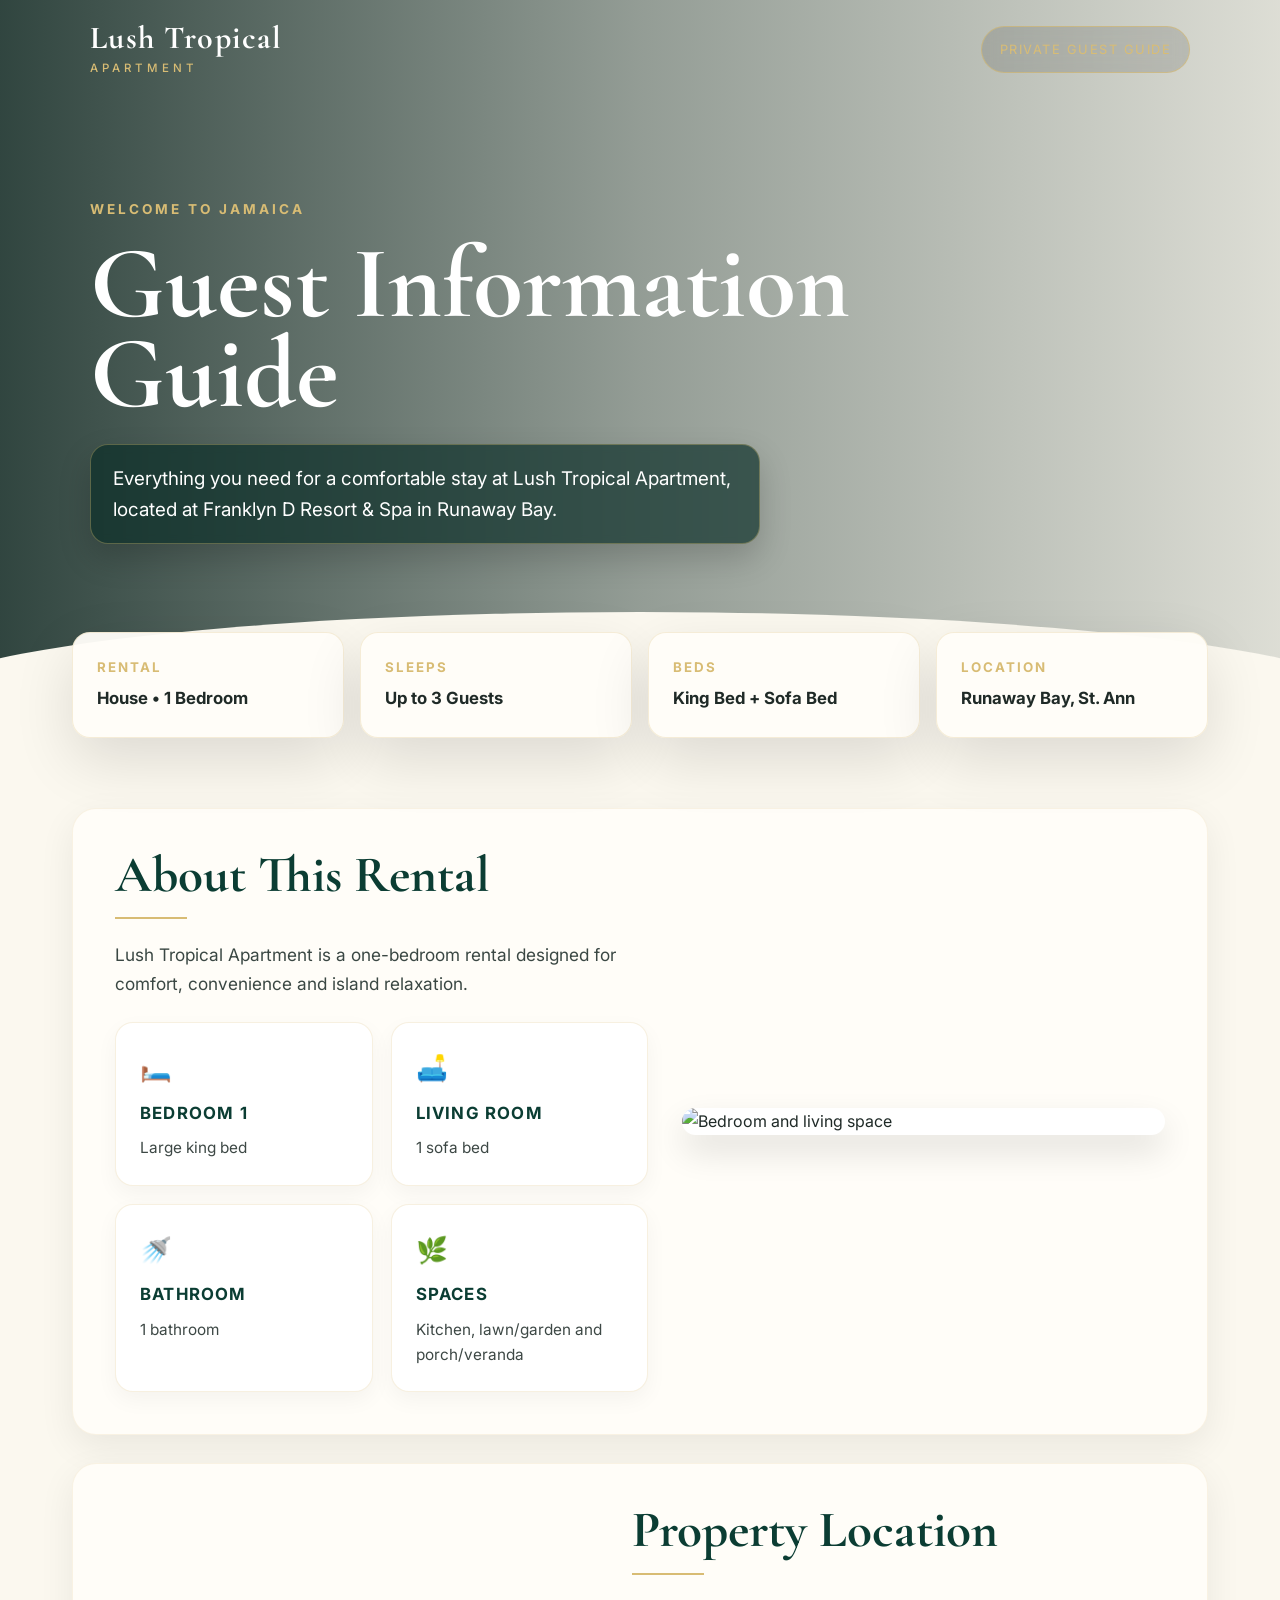
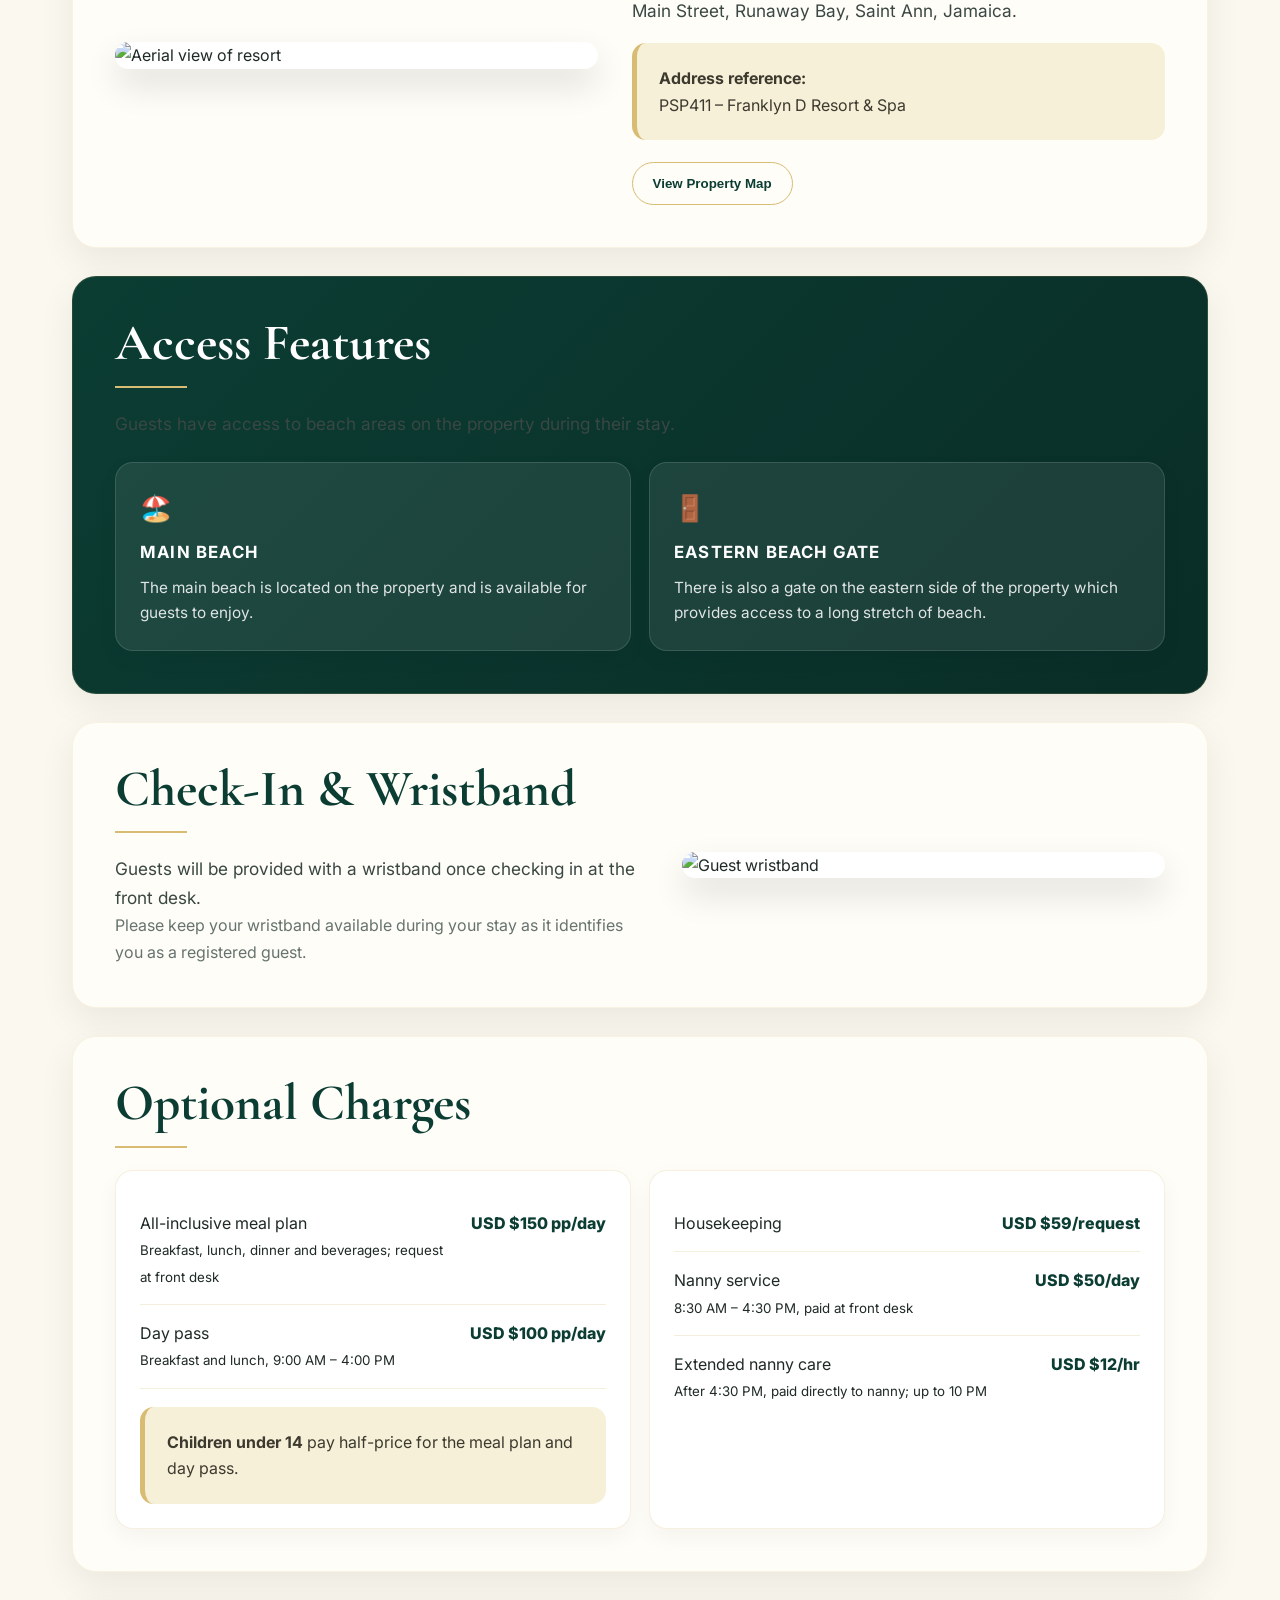
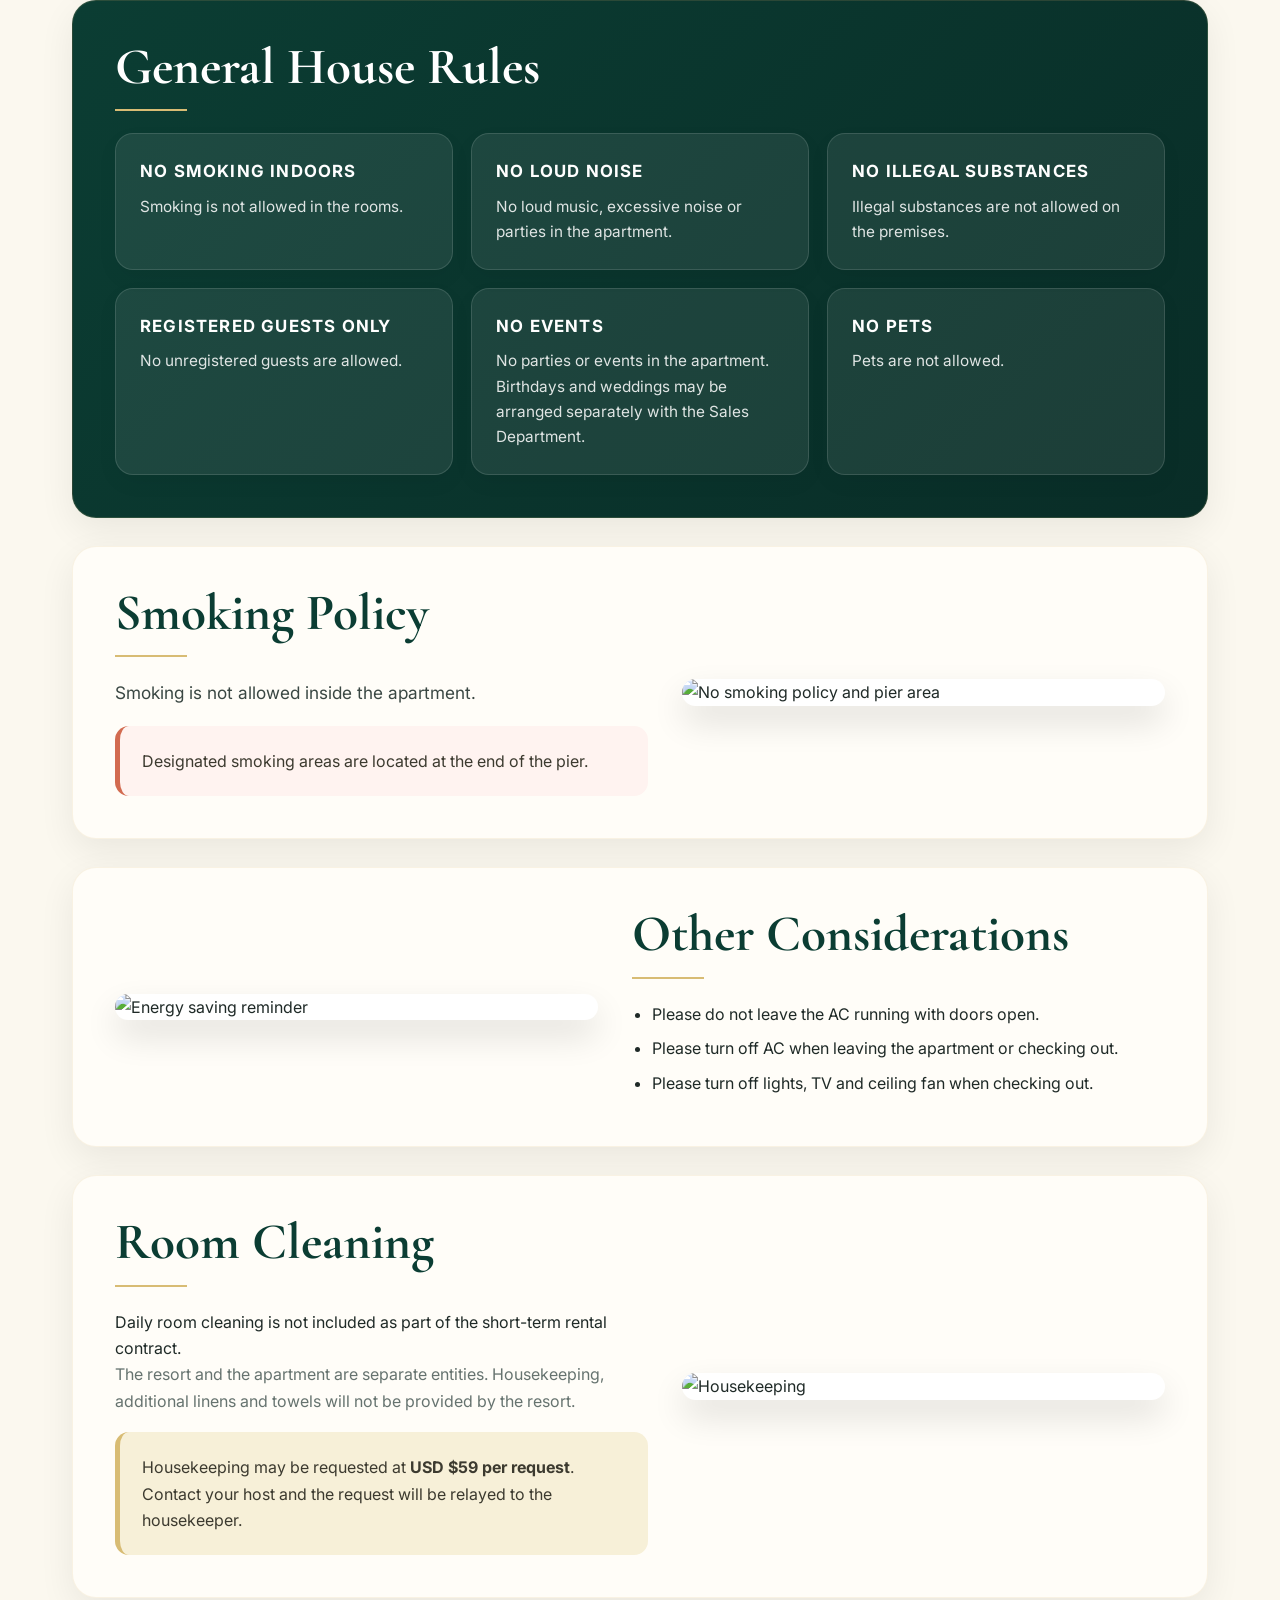
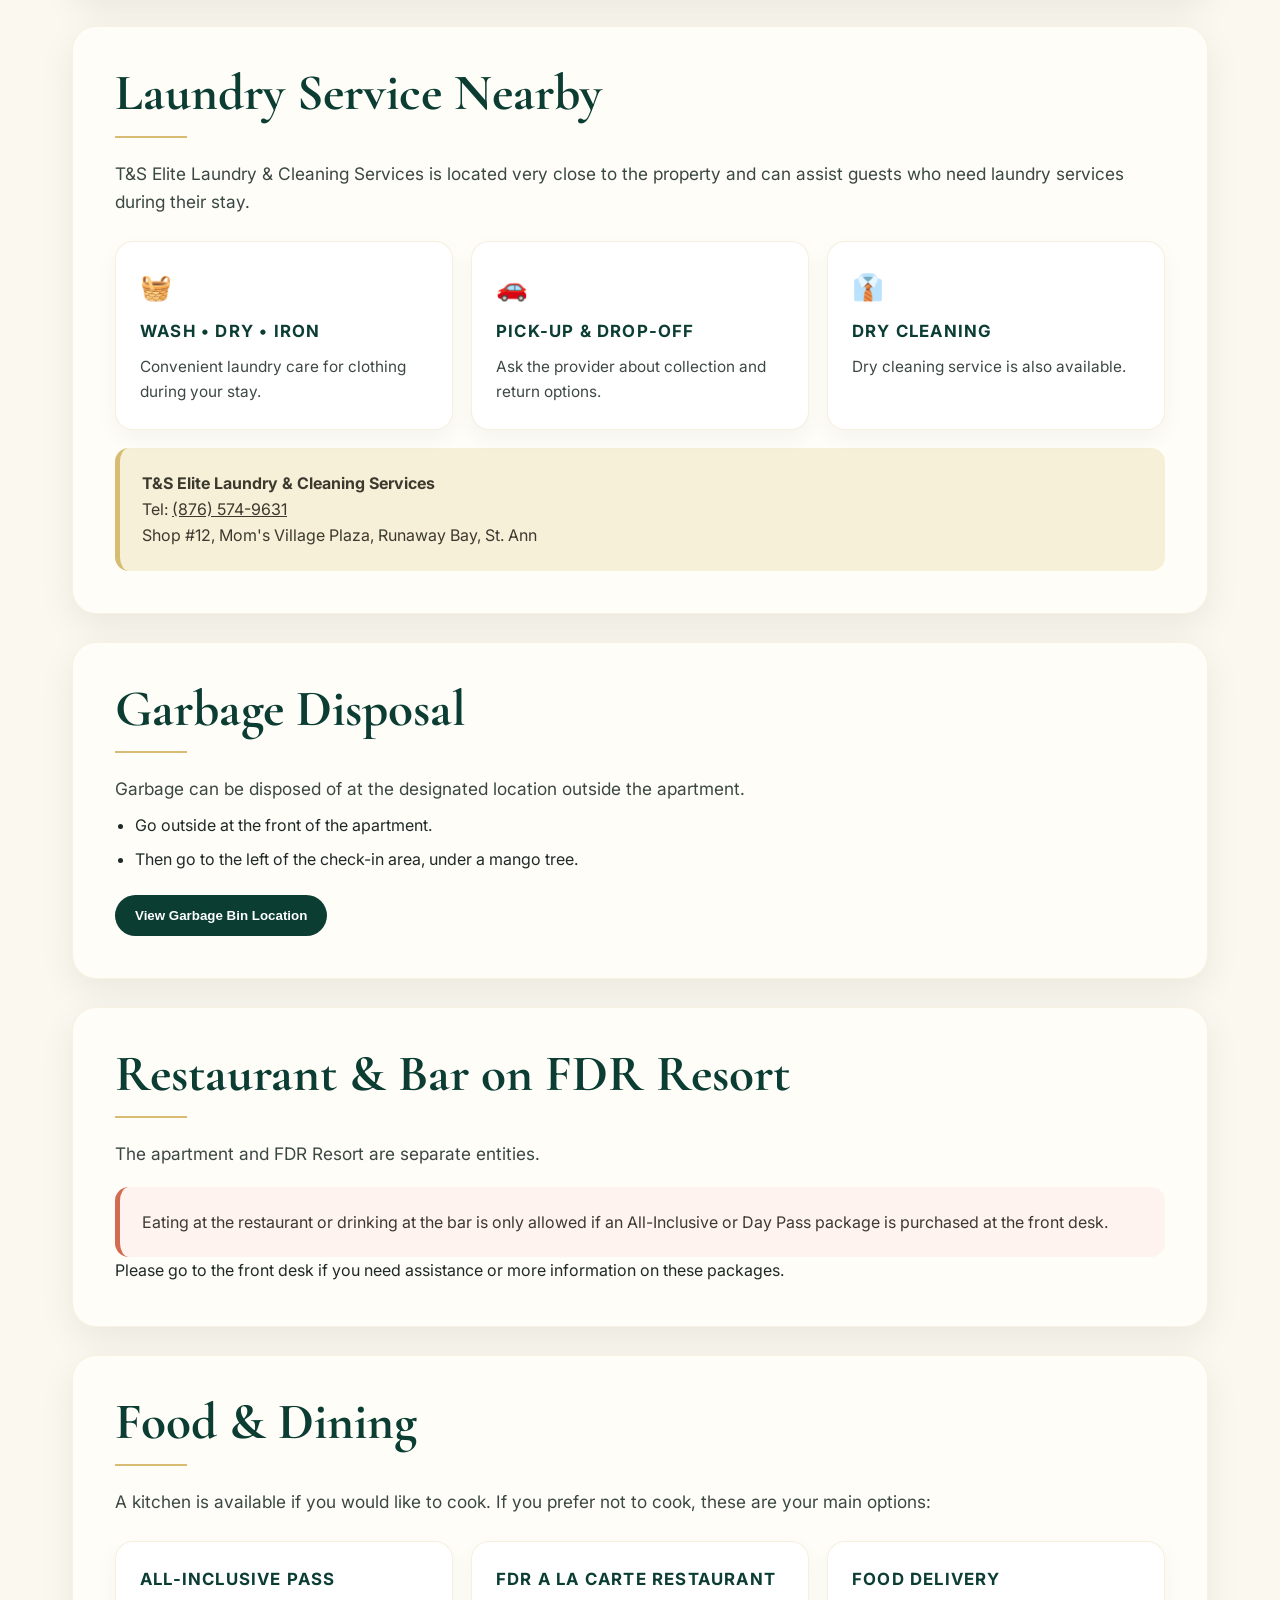
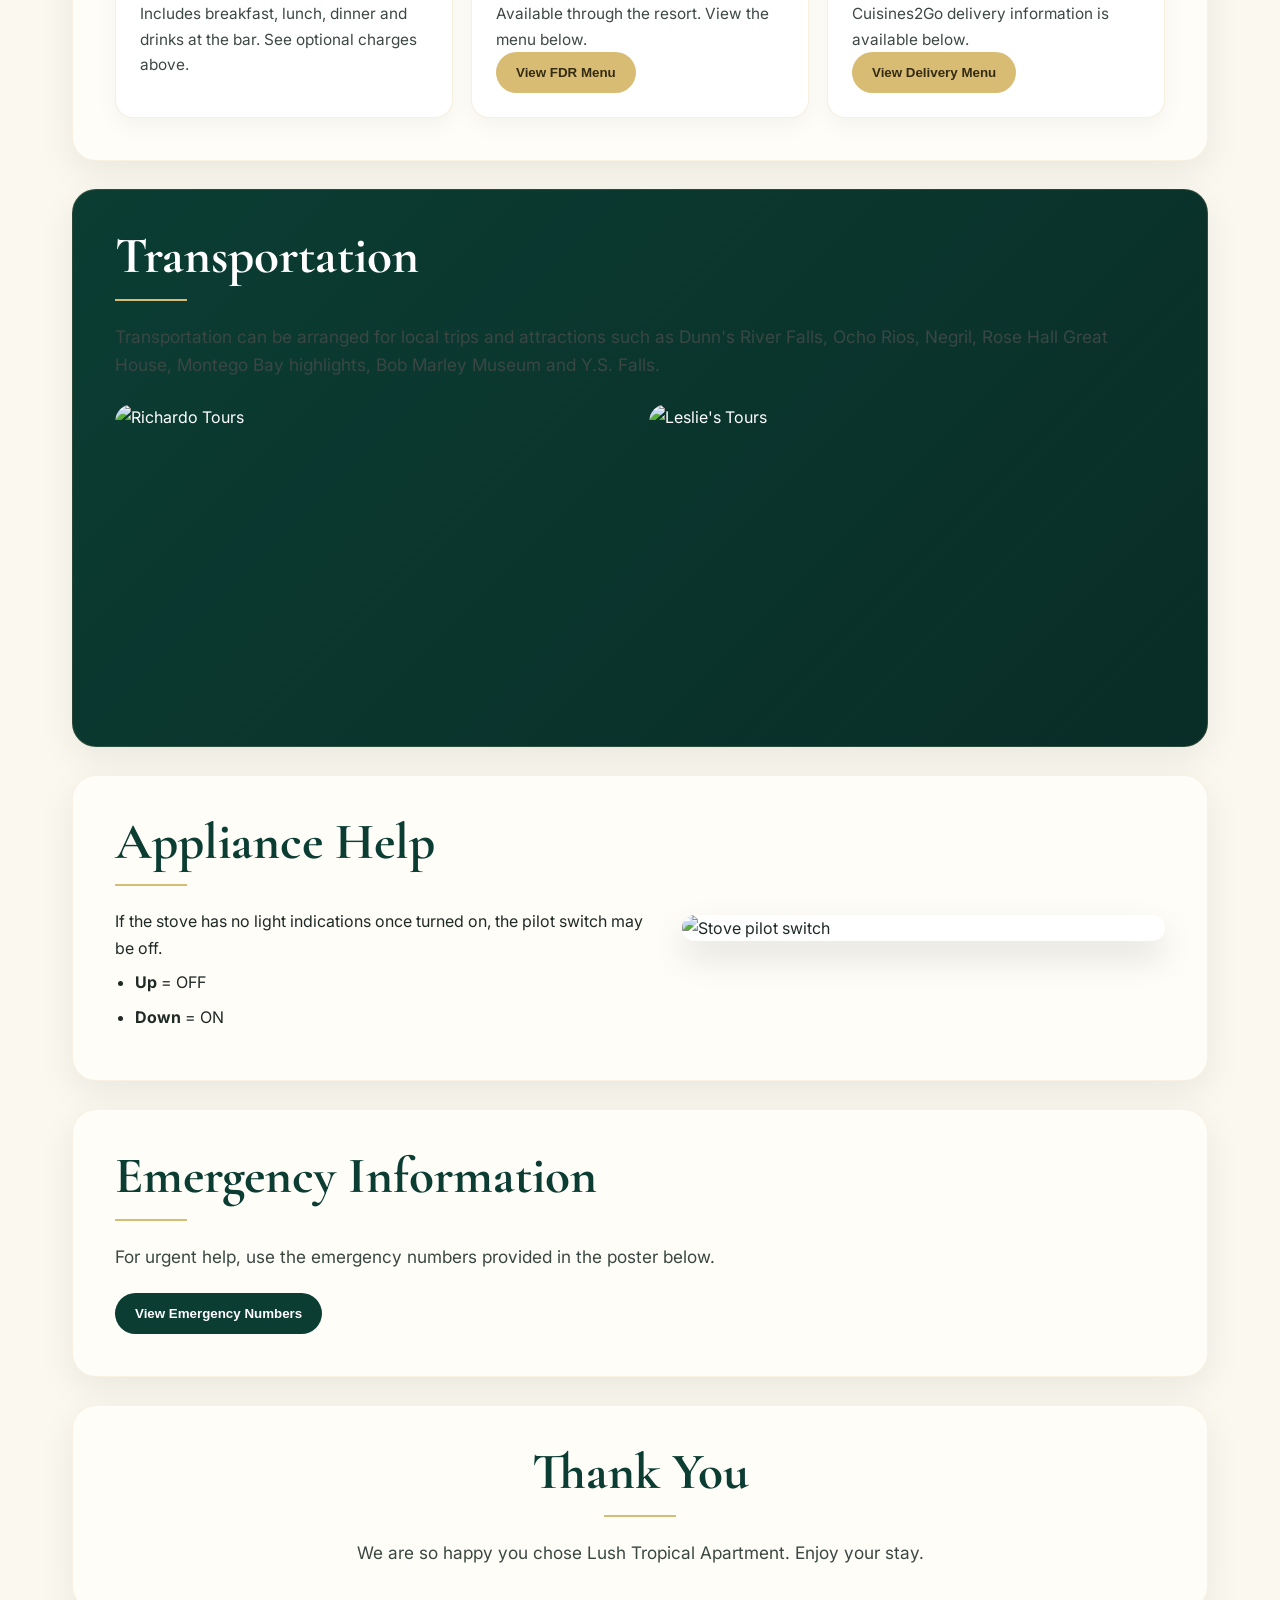
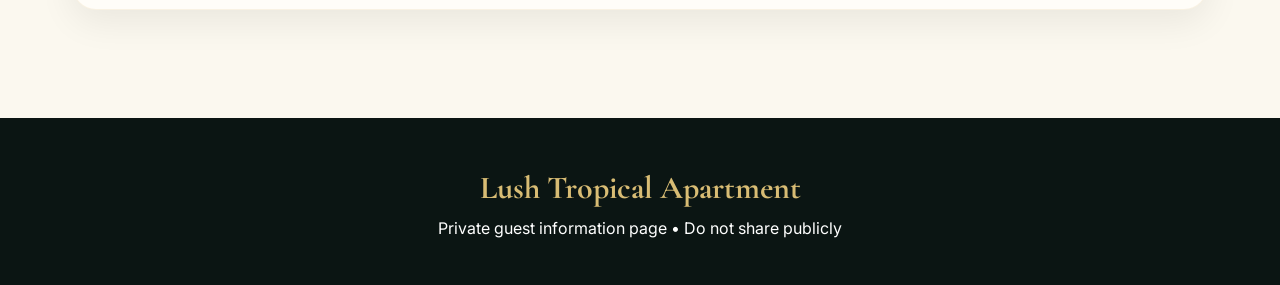
==== commit b86138e6: "Add files via upload" ====
--- a/guest-manual-7x4k9q.html
+++ b/guest-manual-7x4k9q.html
@@ -32,7 +32,7 @@
     .hero-content{position:relative;z-index:2;max-width:780px;margin-top:40px}
     .eyebrow{color:var(--gold);font-weight:700;letter-spacing:3px;text-transform:uppercase;margin-bottom:18px;font-size:.85rem}
     h1{font-family:'Cormorant Garamond',serif;font-size:clamp(3.2rem,8vw,7rem);line-height:.88;margin-bottom:26px;max-width:850px}
-    .hero p{font-size:1.18rem;max-width:670px;color:rgba(255,255,255,.92)}
+    .hero p{font-size:1.18rem;max-width:670px;color:#fff;background:rgba(9,45,39,.68);padding:18px 22px;border-radius:18px;border:1px solid rgba(216,188,116,.35);box-shadow:0 14px 32px rgba(0,0,0,.18);backdrop-filter:blur(4px)}
     .quick{position:relative;z-index:5;max-width:1180px;margin:-70px auto 70px;padding:0 22px;display:grid;grid-template-columns:repeat(4,1fr);gap:16px}
     .quick-card{background:rgba(255,253,248,.96);border:1px solid rgba(216,188,116,.25);border-radius:18px;padding:24px;box-shadow:var(--shadow)}
     .quick-card small{display:block;color:var(--gold);text-transform:uppercase;letter-spacing:2px;font-weight:700;margin-bottom:6px}.quick-card strong{font-size:1.05rem}
@@ -73,9 +73,11 @@
 
     <section class="section"><div class="section-inner split reverse"><img class="photo" src="assets/resort-aerial.jpg" alt="Aerial view of resort"><div><h2>Property Location</h2><div class="gold-line"></div><p class="lead">Main Street, Runaway Bay, Saint Ann, Jamaica.</p><div class="callout"><strong>Address reference:</strong><br>PSP411 – Franklyn D Resort & Spa</div><div class="button-row"><button class="btn outline" onclick="openModal('mapModal')">View Property Map</button></div></div></div></section>
 
+    <section class="section dark"><div class="section-inner"><h2>Access Features</h2><div class="gold-line"></div><p class="lead">Guests have access to beach areas on the property during their stay.</p><div class="grid grid-2" style="margin-top:24px"><div class="info-card"><div class="icon">🏖️</div><h3>Main Beach</h3><p>The main beach is located on the property and is available for guests to enjoy.</p></div><div class="info-card"><div class="icon">🚪</div><h3>Eastern Beach Gate</h3><p>There is also a gate on the eastern side of the property which provides access to a long stretch of beach.</p></div></div></div></section>
+
     <section class="section"><div class="section-inner split"><div><h2>Check-In & Wristband</h2><div class="gold-line"></div><p class="lead">Guests will be provided with a wristband once checking in at the front desk.</p><p class="muted">Please keep your wristband available during your stay as it identifies you as a registered guest.</p></div><img class="photo" src="assets/wristband.jpg" alt="Guest wristband"></div></section>
 
-    <section class="section"><div class="section-inner"><h2>Optional Charges</h2><div class="gold-line"></div><div class="grid grid-2"><div class="info-card"><div class="price"><span>All-inclusive meal plan<br><small>Breakfast, lunch, dinner and beverages; request at front desk</small></span><span class="amount">USD $150 pp/day</span></div><div class="price"><span>Day pass<br><small>Breakfast and lunch, 9:00 AM – 4:00 PM</small></span><span class="amount">USD $100 pp/day</span></div><div class="callout"><strong>Children under 14</strong> pay half-price for the meal plan and day pass.</div></div><div class="info-card"><div class="price"><span>Housekeeping</span><span class="amount">USD $49/request</span></div><div class="price"><span>Laundry</span><span class="amount">USD $20/load</span></div><div class="price"><span>Nanny service<br><small>8:30 AM – 4:30 PM, paid at front desk</small></span><span class="amount">USD $50/day</span></div><div class="price"><span>Extended nanny care<br><small>After 4:30 PM, paid directly to nanny; up to 10 PM</small></span><span class="amount">USD $12/hr</span></div></div></div></div></section>
+    <section class="section"><div class="section-inner"><h2>Optional Charges</h2><div class="gold-line"></div><div class="grid grid-2"><div class="info-card"><div class="price"><span>All-inclusive meal plan<br><small>Breakfast, lunch, dinner and beverages; request at front desk</small></span><span class="amount">USD $150 pp/day</span></div><div class="price"><span>Day pass<br><small>Breakfast and lunch, 9:00 AM – 4:00 PM</small></span><span class="amount">USD $100 pp/day</span></div><div class="callout"><strong>Children under 14</strong> pay half-price for the meal plan and day pass.</div></div><div class="info-card"><div class="price"><span>Housekeeping</span><span class="amount">USD $59/request</span></div><div class="price"><span>Nanny service<br><small>8:30 AM – 4:30 PM, paid at front desk</small></span><span class="amount">USD $50/day</span></div><div class="price"><span>Extended nanny care<br><small>After 4:30 PM, paid directly to nanny; up to 10 PM</small></span><span class="amount">USD $12/hr</span></div></div></div></div></section>
 
     <section class="section dark"><div class="section-inner"><h2>General House Rules</h2><div class="gold-line"></div><div class="grid grid-3"><div class="info-card"><h3>No Smoking Indoors</h3><p>Smoking is not allowed in the rooms.</p></div><div class="info-card"><h3>No Loud Noise</h3><p>No loud music, excessive noise or parties in the apartment.</p></div><div class="info-card"><h3>No Illegal Substances</h3><p>Illegal substances are not allowed on the premises.</p></div><div class="info-card"><h3>Registered Guests Only</h3><p>No unregistered guests are allowed.</p></div><div class="info-card"><h3>No Events</h3><p>No parties or events in the apartment. Birthdays and weddings may be arranged separately with the Sales Department.</p></div><div class="info-card"><h3>No Pets</h3><p>Pets are not allowed.</p></div></div></div></section>
 
@@ -83,7 +85,9 @@
 
     <section class="section"><div class="section-inner split reverse"><img class="photo" src="assets/energy.jpg" alt="Energy saving reminder"><div><h2>Other Considerations</h2><div class="gold-line"></div><ul class="list"><li>Please do not leave the AC running with doors open.</li><li>Please turn off AC when leaving the apartment or checking out.</li><li>Please turn off lights, TV and ceiling fan when checking out.</li></ul></div></div></section>
 
-    <section class="section"><div class="section-inner split"><div><h2>Room Cleaning</h2><div class="gold-line"></div><p>Daily room cleaning is not included as part of the short-term rental contract.</p><p class="muted">The resort and the apartment are separate entities. Housekeeping, additional linens and towels will not be provided by the resort.</p><div class="callout">Housekeeping may be requested at <strong>USD $49 per request</strong>. Contact your host and the request will be relayed to the housekeeper.</div></div><img class="photo" src="assets/housekeeping.jpg" alt="Housekeeping"></div></section>
+    <section class="section"><div class="section-inner split"><div><h2>Room Cleaning</h2><div class="gold-line"></div><p>Daily room cleaning is not included as part of the short-term rental contract.</p><p class="muted">The resort and the apartment are separate entities. Housekeeping, additional linens and towels will not be provided by the resort.</p><div class="callout">Housekeeping may be requested at <strong>USD $59 per request</strong>. Contact your host and the request will be relayed to the housekeeper.</div></div><img class="photo" src="assets/housekeeping.jpg" alt="Housekeeping"></div></section>
+
+    <section class="section"><div class="section-inner"><h2>Laundry Service Nearby</h2><div class="gold-line"></div><p class="lead">T&amp;S Elite Laundry &amp; Cleaning Services is located very close to the property and can assist guests who need laundry services during their stay.</p><div class="grid grid-3" style="margin-top:24px"><div class="info-card"><div class="icon">🧺</div><h3>Wash • Dry • Iron</h3><p>Convenient laundry care for clothing during your stay.</p></div><div class="info-card"><div class="icon">🚗</div><h3>Pick-up &amp; Drop-off</h3><p>Ask the provider about collection and return options.</p></div><div class="info-card"><div class="icon">👔</div><h3>Dry Cleaning</h3><p>Dry cleaning service is also available.</p></div></div><div class="callout"><strong>T&amp;S Elite Laundry &amp; Cleaning Services</strong><br>Tel: <a href="tel:+18765749631">(876) 574-9631</a><br>Shop #12, Mom's Village Plaza, Runaway Bay, St. Ann</div></div></section>
 
     <section class="section"><div class="section-inner"><h2>Garbage Disposal</h2><div class="gold-line"></div><p class="lead">Garbage can be disposed of at the designated location outside the apartment.</p><ul class="list"><li>Go outside at the front of the apartment.</li><li>Then go to the left of the check-in area, under a mango tree.</li></ul><div class="button-row"><button class="btn" onclick="openModal('garbageModal')">View Garbage Bin Location</button></div></div></section>
 
